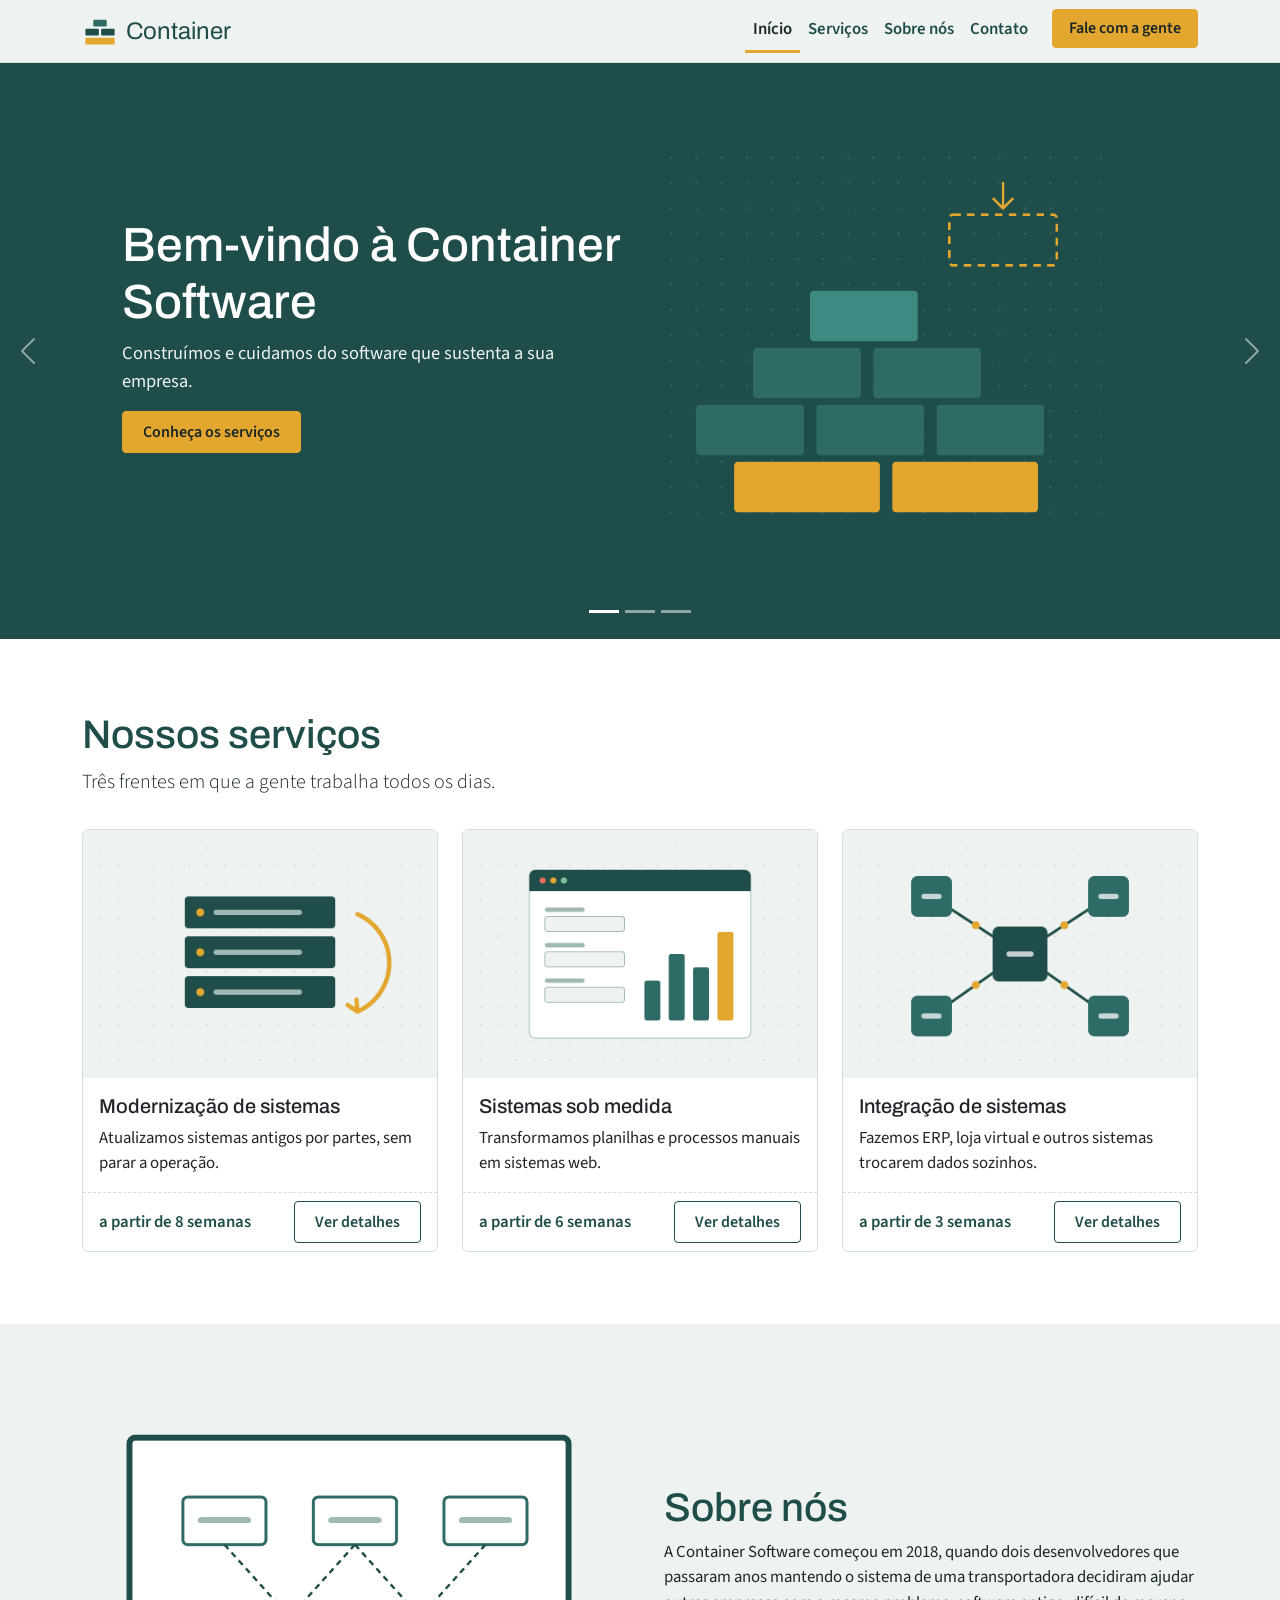
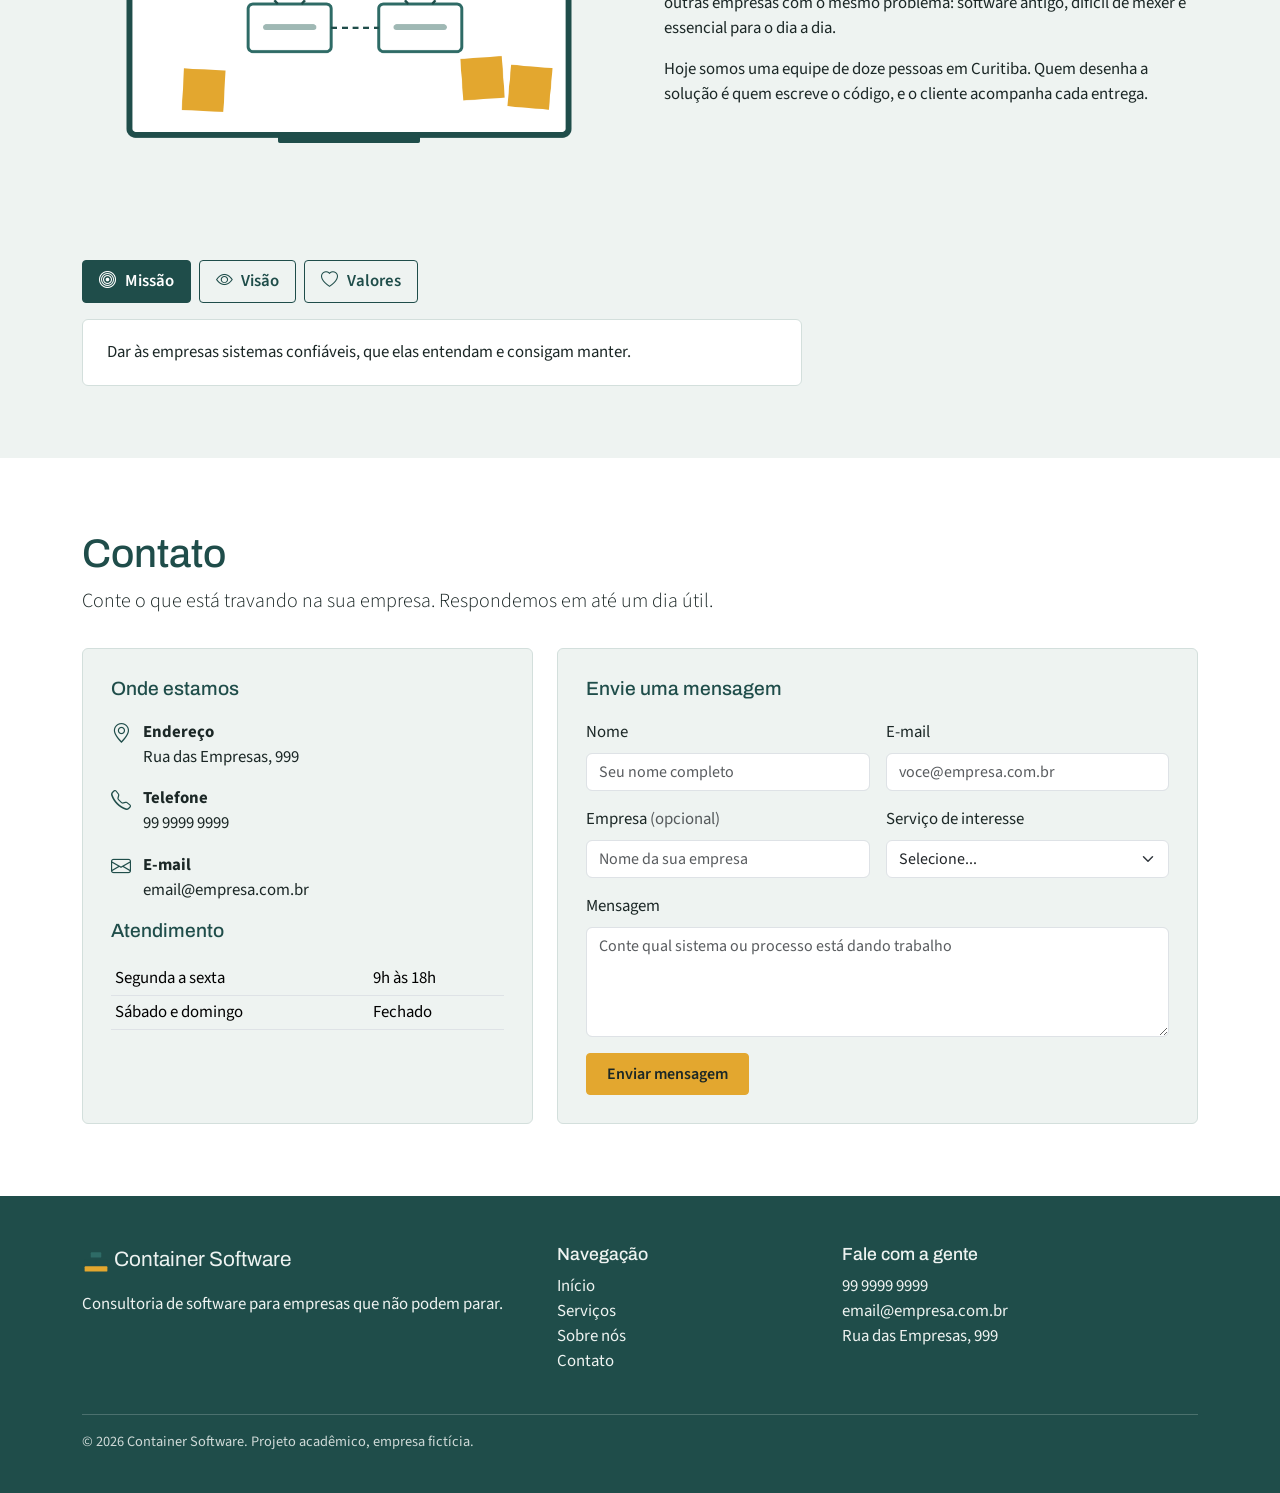
==== index.html @ 6b556767 "Site institucional da Container Software" ====
<!DOCTYPE html>
<html lang="pt-BR">
<head>
    <meta charset="UTF-8">
    <meta name="viewport" content="width=device-width, initial-scale=1.0">
    <meta name="description" content="Container Software: consultoria que moderniza sistemas antigos, cria sistemas sob medida e integra os sistemas da sua empresa.">
    <title>Container Software</title>
    <link rel="icon" href="img/favicon.svg" type="image/svg+xml">

    <link rel="preconnect" href="https://fonts.googleapis.com">
    <link rel="preconnect" href="https://fonts.gstatic.com" crossorigin>
    <link href="https://fonts.googleapis.com/css2?family=Archivo:wght@600;700&family=Source+Sans+3:wght@400;600&display=swap" rel="stylesheet">

    <link href="https://cdn.jsdelivr.net/npm/bootstrap@5.3.3/dist/css/bootstrap.min.css" rel="stylesheet">
    <link href="https://cdn.jsdelivr.net/npm/bootstrap-icons@1.11.3/font/bootstrap-icons.min.css" rel="stylesheet">

    <link href="css/style.css" rel="stylesheet">
</head>
<body data-bs-spy="scroll" data-bs-target="#menu" data-bs-offset="80">

    <header class="sticky-top">
        <nav class="navbar navbar-expand-lg">
            <div class="container">
                <a class="navbar-brand" href="#inicio">
                    <img src="img/logo.svg" alt="" width="36" height="36">
                    Container
                </a>
                <button class="navbar-toggler" type="button" data-bs-toggle="collapse" data-bs-target="#menu"
                    aria-controls="menu" aria-expanded="false" aria-label="Abrir menu">
                    <span class="navbar-toggler-icon"></span>
                </button>
                <div class="collapse navbar-collapse" id="menu">
                    <ul class="navbar-nav ms-auto">
                        <li class="nav-item"><a class="nav-link" href="#inicio">Início</a></li>
                        <li class="nav-item"><a class="nav-link" href="#servicos">Serviços</a></li>
                        <li class="nav-item"><a class="nav-link" href="#sobre">Sobre nós</a></li>
                        <li class="nav-item"><a class="nav-link" href="#contato">Contato</a></li>
                        <li class="nav-item ms-lg-3"><a class="btn btn-primary btn-menu" href="#contato">Fale com a gente</a></li>
                    </ul>
                </div>
            </div>
        </nav>
    </header>

    <main>

        <section id="inicio">
            <div id="carrossel" class="carousel slide" data-bs-ride="carousel">
                <div class="carousel-indicators">
                    <button type="button" data-bs-target="#carrossel" data-bs-slide-to="0" class="active" aria-current="true" aria-label="Slide 1"></button>
                    <button type="button" data-bs-target="#carrossel" data-bs-slide-to="1" aria-label="Slide 2"></button>
                    <button type="button" data-bs-target="#carrossel" data-bs-slide-to="2" aria-label="Slide 3"></button>
                </div>
                <div class="carousel-inner">
                    <div class="carousel-item active">
                        <div class="container">
                            <div class="row align-items-center slide">
                                <div class="col-lg-6 slide-texto">
                                    <h1>Bem-vindo à Container Software</h1>
                                    <p>Construímos e cuidamos do software que sustenta a sua empresa.</p>
                                    <a href="#servicos" class="btn btn-primary">Conheça os serviços</a>
                                </div>
                                <div class="col-lg-6">
                                    <img src="img/banner-inicio.png" class="slide-imagem" width="800" height="600" alt="Ilustração de contêineres sendo empilhados">
                                </div>
                            </div>
                        </div>
                    </div>
                    <div class="carousel-item">
                        <div class="container">
                            <div class="row align-items-center slide">
                                <div class="col-lg-6 slide-texto">
                                    <h2>Sistema antigo sem susto</h2>
                                    <p>Trocamos as peças aos poucos, com a empresa funcionando.</p>
                                </div>
                                <div class="col-lg-6">
                                    <img src="img/banner-modernizacao.png" class="slide-imagem" width="800" height="600" alt="Ilustração de um servidor antigo sendo trocado por blocos novos">
                                </div>
                            </div>
                        </div>
                    </div>
                    <div class="carousel-item">
                        <div class="container">
                            <div class="row align-items-center slide">
                                <div class="col-lg-6 slide-texto">
                                    <h2>Da planilha para o sistema</h2>
                                    <p>Controles manuais viram um sistema simples de usar.</p>
                                    <a href="#contato" class="btn btn-primary">Fale com a gente</a>
                                </div>
                                <div class="col-lg-6">
                                    <img src="img/banner-planilhas.png" class="slide-imagem" width="800" height="600" alt="Ilustração de uma planilha virando um sistema com gráfico">
                                </div>
                            </div>
                        </div>
                    </div>
                </div>
                <button class="carousel-control-prev" type="button" data-bs-target="#carrossel" data-bs-slide="prev">
                    <span class="carousel-control-prev-icon" aria-hidden="true"></span>
                    <span class="visually-hidden">Anterior</span>
                </button>
                <button class="carousel-control-next" type="button" data-bs-target="#carrossel" data-bs-slide="next">
                    <span class="carousel-control-next-icon" aria-hidden="true"></span>
                    <span class="visually-hidden">Próximo</span>
                </button>
            </div>

            <div id="servicos" class="container secao">
                <h2>Nossos serviços</h2>
                <p class="lead">Três frentes em que a gente trabalha todos os dias.</p>

                <div class="row g-4">
                    <div class="col-md-4">
                        <article class="card h-100">
                            <img src="img/servico-legado.png" class="card-img-top" loading="lazy" width="800" height="560" alt="Ilustração de servidores com seta de atualização">
                            <div class="card-body">
                                <h3 class="card-title">Modernização de sistemas</h3>
                                <p class="card-text">Atualizamos sistemas antigos por partes, sem parar a operação.</p>
                            </div>
                            <div class="card-footer">
                                <span class="prazo">a partir de 8 semanas</span>
                                <button type="button" class="btn btn-outline-primary btn-detalhes" data-servico="modernizacao">Ver detalhes</button>
                            </div>
                        </article>
                    </div>
                    <div class="col-md-4">
                        <article class="card h-100">
                            <img src="img/servico-sob-medida.png" class="card-img-top" loading="lazy" width="800" height="560" alt="Ilustração de uma janela de sistema com formulário e gráfico">
                            <div class="card-body">
                                <h3 class="card-title">Sistemas sob medida</h3>
                                <p class="card-text">Transformamos planilhas e processos manuais em sistemas web.</p>
                            </div>
                            <div class="card-footer">
                                <span class="prazo">a partir de 6 semanas</span>
                                <button type="button" class="btn btn-outline-primary btn-detalhes" data-servico="sobmedida">Ver detalhes</button>
                            </div>
                        </article>
                    </div>
                    <div class="col-md-4">
                        <article class="card h-100">
                            <img src="img/servico-integracoes.png" class="card-img-top" loading="lazy" width="800" height="560" alt="Ilustração de vários sistemas conectados entre si">
                            <div class="card-body">
                                <h3 class="card-title">Integração de sistemas</h3>
                                <p class="card-text">Fazemos ERP, loja virtual e outros sistemas trocarem dados sozinhos.</p>
                            </div>
                            <div class="card-footer">
                                <span class="prazo">a partir de 3 semanas</span>
                                <button type="button" class="btn btn-outline-primary btn-detalhes" data-servico="integracoes">Ver detalhes</button>
                            </div>
                        </article>
                    </div>
                </div>
            </div>
        </section>

        <section id="sobre" class="secao fundo-claro">
            <div class="container">
                <div class="row g-5 align-items-center">
                    <div class="col-lg-6">
                        <img src="img/sobre-quadro.png" class="img-fluid rounded" loading="lazy" width="900" height="700" alt="Ilustração de um quadro branco com o desenho da arquitetura de um sistema">
                    </div>
                    <div class="col-lg-6">
                        <h2>Sobre nós</h2>
                        <p>
                            A Container Software começou em 2018, quando dois desenvolvedores que passaram anos mantendo o
                            sistema de uma transportadora decidiram ajudar outras empresas com o mesmo problema:
                            software antigo, difícil de mexer e essencial para o dia a dia.
                        </p>
                        <p>
                            Hoje somos uma equipe de doze pessoas em Curitiba. Quem desenha a solução é quem escreve
                            o código, e o cliente acompanha cada entrega.
                        </p>
                    </div>
                </div>

                <div class="abas-sobre mt-5">
                    <ul class="nav nav-pills" id="abas" role="tablist">
                        <li class="nav-item" role="presentation">
                            <button class="nav-link active" id="aba-missao" data-bs-toggle="pill" data-bs-target="#painel-missao"
                                type="button" role="tab" aria-controls="painel-missao" aria-selected="true">
                                <i class="bi bi-bullseye" aria-hidden="true"></i> Missão
                            </button>
                        </li>
                        <li class="nav-item" role="presentation">
                            <button class="nav-link" id="aba-visao" data-bs-toggle="pill" data-bs-target="#painel-visao"
                                type="button" role="tab" aria-controls="painel-visao" aria-selected="false">
                                <i class="bi bi-eye" aria-hidden="true"></i> Visão
                            </button>
                        </li>
                        <li class="nav-item" role="presentation">
                            <button class="nav-link" id="aba-valores" data-bs-toggle="pill" data-bs-target="#painel-valores"
                                type="button" role="tab" aria-controls="painel-valores" aria-selected="false">
                                <i class="bi bi-heart" aria-hidden="true"></i> Valores
                            </button>
                        </li>
                    </ul>
                    <div class="tab-content">
                        <div class="tab-pane fade show active" id="painel-missao" role="tabpanel" aria-labelledby="aba-missao" tabindex="0">
                            <p>Dar às empresas sistemas confiáveis, que elas entendam e consigam manter.</p>
                        </div>
                        <div class="tab-pane fade" id="painel-visao" role="tabpanel" aria-labelledby="aba-visao" tabindex="0">
                            <p>Ser a consultoria que pequenas e médias empresas chamam quando o sistema não pode parar.</p>
                        </div>
                        <div class="tab-pane fade" id="painel-valores" role="tabpanel" aria-labelledby="aba-valores" tabindex="0">
                            <ul>
                                <li>Entregas pequenas e frequentes</li>
                                <li>Código e documentação ficam com o cliente</li>
                                <li>Explicar cada decisão sem jargão</li>
                            </ul>
                        </div>
                    </div>
                </div>
            </div>
        </section>

        <section id="contato" class="secao">
            <div class="container">
                <h2>Contato</h2>
                <p class="lead">Conte o que está travando na sua empresa. Respondemos em até um dia útil.</p>

                <div class="row g-4">
                    <div class="col-lg-5">
                        <div class="painel h-100">
                            <h3>Onde estamos</h3>
                            <address>
                                <p>
                                    <i class="bi bi-geo-alt" aria-hidden="true"></i>
                                    <span><strong>Endereço</strong><br>Rua das Empresas, 999</span>
                                </p>
                                <p>
                                    <i class="bi bi-telephone" aria-hidden="true"></i>
                                    <span><strong>Telefone</strong><br>99 9999 9999</span>
                                </p>
                                <p>
                                    <i class="bi bi-envelope" aria-hidden="true"></i>
                                    <span><strong>E-mail</strong><br>email@empresa.com.br</span>
                                </p>
                            </address>

                            <h3>Atendimento</h3>
                            <table class="table table-sm horario mb-0">
                                <tbody>
                                    <tr><th scope="row">Segunda a sexta</th><td>9h às 18h</td></tr>
                                    <tr><th scope="row">Sábado e domingo</th><td>Fechado</td></tr>
                                </tbody>
                            </table>
                        </div>
                    </div>

                    <div class="col-lg-7">
                        <div class="painel h-100">
                            <h3>Envie uma mensagem</h3>
                            <form id="form-contato" novalidate>
                                <div class="row g-3">
                                    <div class="col-md-6">
                                        <label for="nome" class="form-label">Nome</label>
                                        <input type="text" class="form-control" id="nome" name="nome" autocomplete="name" placeholder="Seu nome completo">
                                        <div class="invalid-feedback">Informe seu nome (mínimo 3 letras).</div>
                                    </div>
                                    <div class="col-md-6">
                                        <label for="email" class="form-label">E-mail</label>
                                        <input type="email" class="form-control" id="email" name="email" autocomplete="email" placeholder="voce@empresa.com.br">
                                        <div class="invalid-feedback">Informe um e-mail válido, como nome@empresa.com.</div>
                                    </div>
                                    <div class="col-md-6">
                                        <label for="empresa" class="form-label">Empresa <span class="text-muted">(opcional)</span></label>
                                        <input type="text" class="form-control" id="empresa" name="empresa" autocomplete="organization" placeholder="Nome da sua empresa">
                                    </div>
                                    <div class="col-md-6">
                                        <label for="assunto" class="form-label">Serviço de interesse</label>
                                        <select class="form-select" id="assunto" name="assunto">
                                            <option value="">Selecione...</option>
                                            <option value="modernizacao">Modernização de sistemas</option>
                                            <option value="sobmedida">Sistema sob medida</option>
                                            <option value="integracoes">Integração de sistemas</option>
                                            <option value="outro">Outro assunto</option>
                                        </select>
                                        <div class="invalid-feedback">Escolha um serviço.</div>
                                    </div>
                                    <div class="col-12">
                                        <label for="mensagem" class="form-label">Mensagem</label>
                                        <textarea class="form-control" id="mensagem" name="mensagem" rows="4" placeholder="Conte qual sistema ou processo está dando trabalho"></textarea>
                                        <div class="invalid-feedback">Escreva uma mensagem com pelo menos 10 caracteres.</div>
                                    </div>
                                    <div class="col-12">
                                        <button type="submit" class="btn btn-primary">Enviar mensagem</button>
                                    </div>
                                </div>
                            </form>
                        </div>
                    </div>
                </div>
            </div>
        </section>

    </main>

    <footer class="rodape">
        <div class="container">
            <div class="row g-4">
                <div class="col-md-5">
                    <p class="rodape-marca">
                        <img src="img/logo.svg" alt="" width="28" height="28"> Container Software
                    </p>
                    <p>Consultoria de software para empresas que não podem parar.</p>
                </div>
                <div class="col-6 col-md-3">
                    <h4>Navegação</h4>
                    <ul class="list-unstyled">
                        <li><a href="#inicio">Início</a></li>
                        <li><a href="#servicos">Serviços</a></li>
                        <li><a href="#sobre">Sobre nós</a></li>
                        <li><a href="#contato">Contato</a></li>
                    </ul>
                </div>
                <div class="col-6 col-md-4">
                    <h4>Fale com a gente</h4>
                    <ul class="list-unstyled">
                        <li>99 9999 9999</li>
                        <li>email@empresa.com.br</li>
                        <li>Rua das Empresas, 999</li>
                    </ul>
                </div>
            </div>
            <p class="copyright">© 2026 Container Software. Projeto acadêmico, empresa fictícia.</p>
        </div>
    </footer>

    <div class="modal fade" id="modal-servico" tabindex="-1" aria-labelledby="modal-servico-titulo" aria-hidden="true">
        <div class="modal-dialog modal-dialog-centered">
            <div class="modal-content">
                <div class="modal-header">
                    <h2 class="modal-title fs-5" id="modal-servico-titulo">Serviço</h2>
                    <button type="button" class="btn-close" data-bs-dismiss="modal" aria-label="Fechar"></button>
                </div>
                <div class="modal-body">
                    <p id="modal-servico-descricao"></p>
                    <p class="mb-1"><strong>O que você recebe:</strong></p>
                    <ul id="modal-servico-entregas"></ul>
                    <p class="prazo mb-0" id="modal-servico-prazo"></p>
                </div>
                <div class="modal-footer">
                    <button type="button" class="btn btn-outline-primary" data-bs-dismiss="modal">Fechar</button>
                </div>
            </div>
        </div>
    </div>

    <div class="modal fade" id="modal-enviado" tabindex="-1" aria-labelledby="modal-enviado-titulo" aria-hidden="true">
        <div class="modal-dialog modal-dialog-centered">
            <div class="modal-content">
                <div class="modal-header">
                    <h2 class="modal-title fs-5" id="modal-enviado-titulo">Mensagem enviada</h2>
                    <button type="button" class="btn-close" data-bs-dismiss="modal" aria-label="Fechar"></button>
                </div>
                <div class="modal-body">
                    <p id="texto-enviado" class="mb-0"></p>
                </div>
                <div class="modal-footer">
                    <button type="button" class="btn btn-primary" data-bs-dismiss="modal">Ok</button>
                </div>
            </div>
        </div>
    </div>

    <script src="https://cdn.jsdelivr.net/npm/bootstrap@5.3.3/dist/js/bootstrap.bundle.min.js"></script>
    <script src="js/script.js"></script>
</body>
</html>
---- css/style.css ----
:root {
    --cor-principal: #1F4D4A;
    --cor-secundaria: #EEF3F1;
    --cor-destaque: #E3A72F;
    --cor-destaque-escura: #C98E17;
    --cor-texto: #1B2726;
    --cor-borda: #D3DFDC;

    --fonte-titulo: "Archivo", Arial, sans-serif;
    --fonte-texto: "Source Sans 3", Arial, sans-serif;
}

html {
    scroll-padding-top: 72px;
}

body {
    font-family: var(--fonte-texto);
    font-size: 1.05rem;
    color: var(--cor-texto);
    background-color: #fff;
}

a {
    color: var(--cor-principal);
}

h1, h2, h3, h4 {
    font-family: var(--fonte-titulo);
    color: var(--cor-principal);
}

h2 {
    font-size: 2.5rem;
    margin-bottom: 0.5rem;
}

h3 {
    font-size: 1.3rem;
}

img {
    max-width: 100%;
    height: auto;
}

.btn {
    border-radius: 4px;
    font-weight: 600;
    padding: 0.5rem 1.25rem;
}

.btn-primary {
    background-color: var(--cor-destaque);
    border-color: var(--cor-destaque);
    color: var(--cor-texto);
}

.btn-primary:hover,
.btn-primary:focus,
.btn-primary:active,
.btn-primary.active {
    background-color: var(--cor-destaque-escura) !important;
    border-color: var(--cor-destaque-escura) !important;
    color: var(--cor-texto) !important;
}

.btn-outline-primary {
    border-color: var(--cor-principal);
    color: var(--cor-principal);
}

.btn-outline-primary:hover,
.btn-outline-primary:focus,
.btn-outline-primary:active {
    background-color: var(--cor-principal) !important;
    border-color: var(--cor-principal) !important;
    color: #fff !important;
}

.navbar {
    background-color: var(--cor-secundaria);
    border-bottom: 1px solid var(--cor-borda);
}

.navbar-brand {
    display: flex;
    align-items: center;
    gap: 0.5rem;
    font-family: var(--fonte-titulo);
    font-size: 1.5rem;
    color: var(--cor-principal);
}

.navbar .nav-link {
    color: var(--cor-principal);
    font-weight: 600;
}

.btn-menu {
    padding: 0.4rem 1rem;
}

.navbar .nav-link:hover {
    color: var(--cor-texto);
}

.navbar .nav-link.active {
    color: var(--cor-texto);
    border-bottom: 3px solid var(--cor-destaque);
}

.carousel {
    background-color: var(--cor-principal);
}

.carousel-control-prev,
.carousel-control-next {
    width: 3.5rem;
}

.slide {
    min-height: 480px;
    padding: 2.5rem 2.5rem 3.5rem;
}

.slide-texto h1,
.slide-texto h2 {
    color: #fff;
    font-size: 2.5rem;
}

.slide-texto h1 {
    font-size: 3rem;
}

.slide-texto p {
    color: var(--cor-secundaria);
    font-size: 1.15rem;
    max-width: 30rem;
}

.slide-imagem {
    width: 100%;
    height: auto;
    max-height: 380px;
    object-fit: contain;
}

.secao {
    padding-top: 4.5rem;
    padding-bottom: 4.5rem;
}

.fundo-claro {
    background-color: var(--cor-secundaria);
}

.lead {
    margin-bottom: 2rem;
}

.card {
    border: 1px solid var(--cor-borda);
    border-radius: 6px;
    overflow: hidden;
}

.card-title {
    font-size: 1.25rem;
}

.card-footer {
    display: flex;
    flex-wrap: wrap;
    gap: 0.5rem;
    justify-content: space-between;
    align-items: center;
    background-color: transparent;
    border-top: 1px dashed var(--cor-borda);
}

.prazo,
.card-footer .btn {
    white-space: nowrap;
}

.prazo {
    font-weight: 600;
    color: var(--cor-principal);
}

.abas-sobre .nav-pills {
    gap: 0.5rem;
    margin-bottom: 1rem;
}

.abas-sobre .nav-link {
    color: var(--cor-principal);
    font-weight: 600;
    border: 1px solid var(--cor-principal);
    border-radius: 4px;
}

.abas-sobre .nav-link .bi {
    margin-right: 0.35rem;
}

.abas-sobre .nav-link:hover {
    background-color: #fff;
}

.abas-sobre .nav-link.active {
    background-color: var(--cor-principal);
    color: #fff;
}

.abas-sobre .tab-content {
    background-color: #fff;
    border: 1px solid var(--cor-borda);
    border-radius: 6px;
    padding: 1.25rem 1.5rem;
    max-width: 720px;
}

.abas-sobre .tab-content p,
.abas-sobre .tab-content ul {
    margin-bottom: 0;
}

.painel {
    background-color: var(--cor-secundaria);
    border: 1px solid var(--cor-borda);
    border-radius: 6px;
    padding: 1.75rem;
}

.painel h3 {
    font-size: 1.2rem;
    margin-bottom: 1.25rem;
}

address p {
    display: flex;
    gap: 0.75rem;
}

address .bi {
    color: var(--cor-principal);
    font-size: 1.25rem;
}

.horario th,
.horario td {
    background-color: transparent;
}

.horario th {
    font-weight: 400;
}

.form-control:focus,
.form-select:focus {
    border-color: var(--cor-principal);
    box-shadow: 0 0 0 0.2rem rgba(31, 77, 74, 0.2);
}

.modal-header {
    background-color: var(--cor-secundaria);
}

.modal-title {
    font-family: var(--fonte-titulo);
    color: var(--cor-principal);
}

.rodape {
    background-color: var(--cor-principal);
    color: var(--cor-secundaria);
    padding: 3rem 0 1.5rem;
}

.rodape h4 {
    color: var(--cor-secundaria);
    font-size: 1.1rem;
}

.rodape a {
    color: var(--cor-secundaria);
    text-decoration: none;
}

.rodape a:hover {
    text-decoration: underline;
}

.rodape-marca {
    font-family: var(--fonte-titulo);
    font-size: 1.3rem;
}

.copyright {
    border-top: 1px solid rgba(238, 243, 241, 0.25);
    margin-top: 1.5rem;
    padding-top: 1rem;
    font-size: 0.9rem;
    opacity: 0.85;
}

@media (max-width: 991.98px) {
    .btn-menu {
        margin: 0.5rem 0;
    }

    .slide {
        min-height: 600px;
    }

    .slide-imagem {
        max-height: 240px;
        margin-top: 1.5rem;
    }
}

@media (max-width: 767.98px) {
    .carousel-control-prev,
    .carousel-control-next {
        display: none;
    }

    .slide {
        padding: 2rem 0 3rem;
    }

    .slide-texto h1 {
        font-size: 2.1rem;
    }

    .slide-texto h2 {
        font-size: 1.6rem;
    }

    .slide-texto p {
        font-size: 1rem;
    }

    .painel {
        padding: 1.25rem;
    }

    .secao {
        padding-top: 3rem;
        padding-bottom: 3rem;
    }

    h2 {
        font-size: 1.9rem;
    }
}
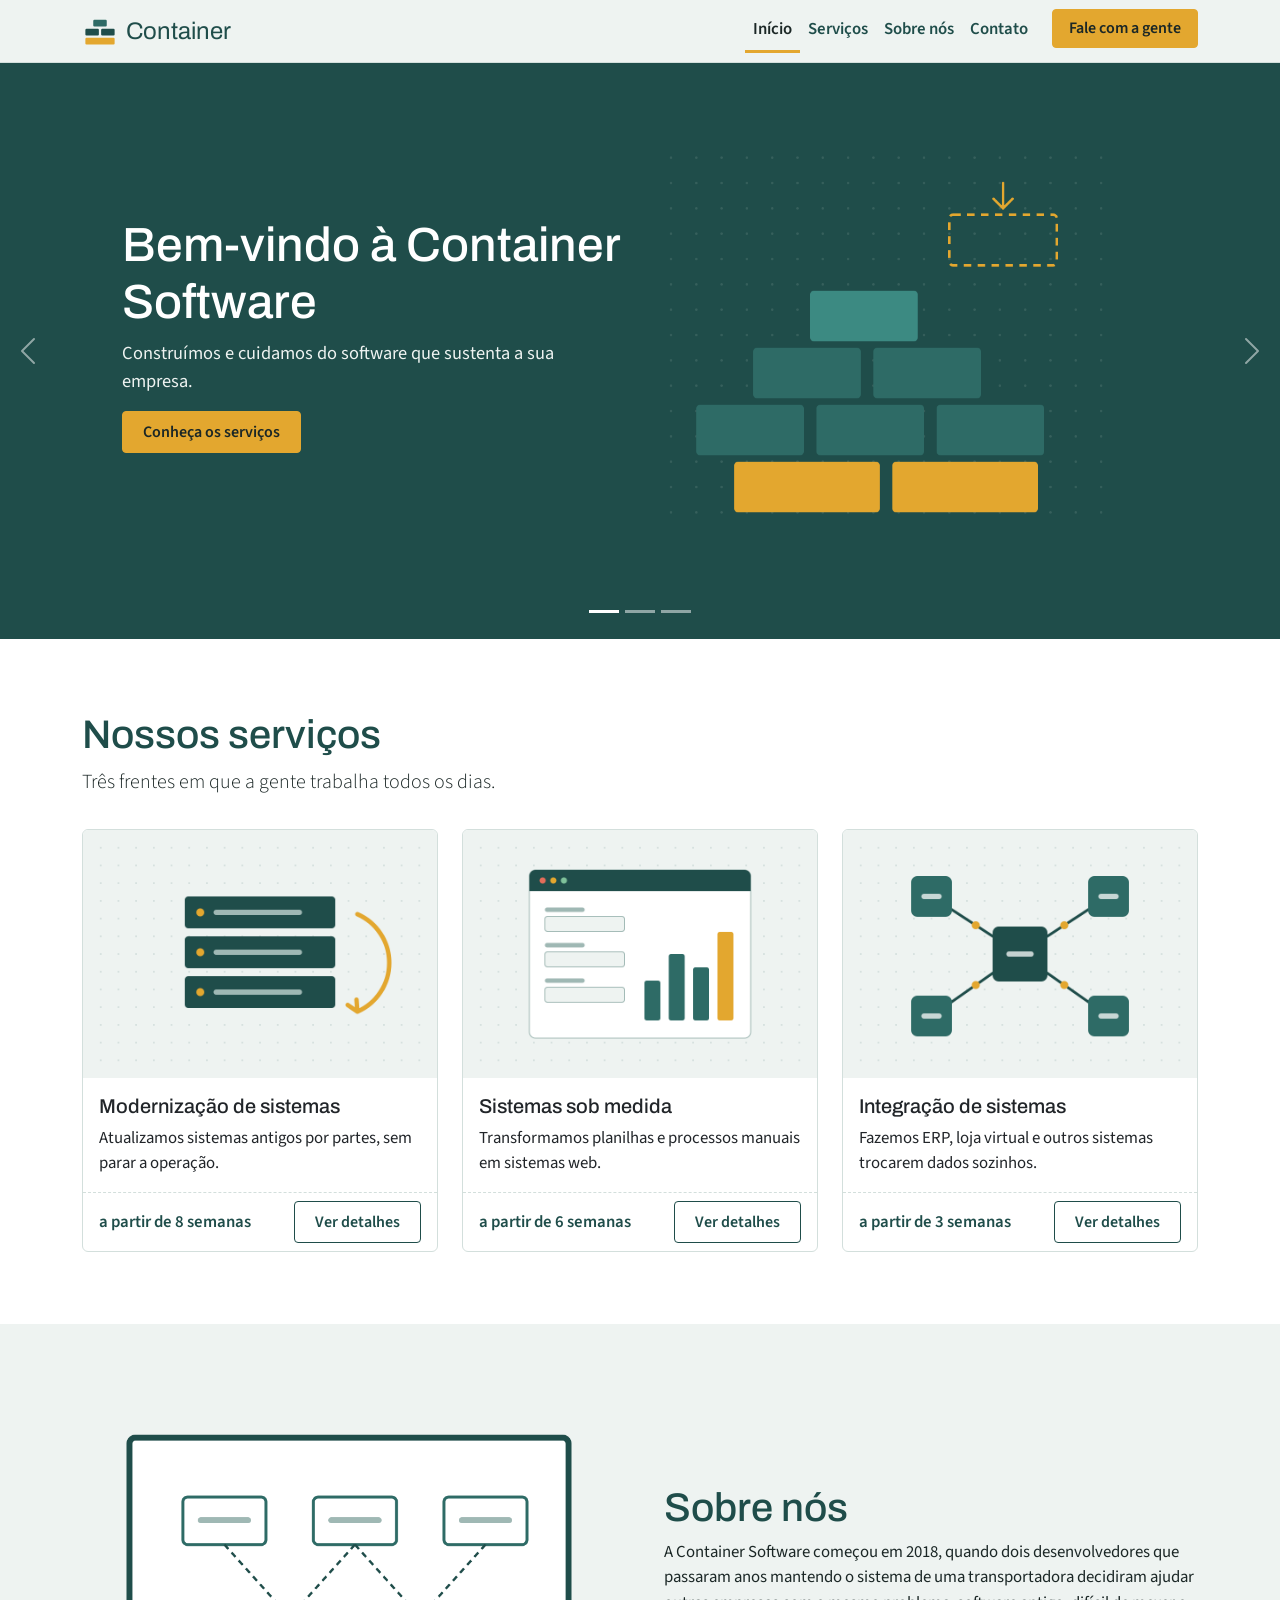
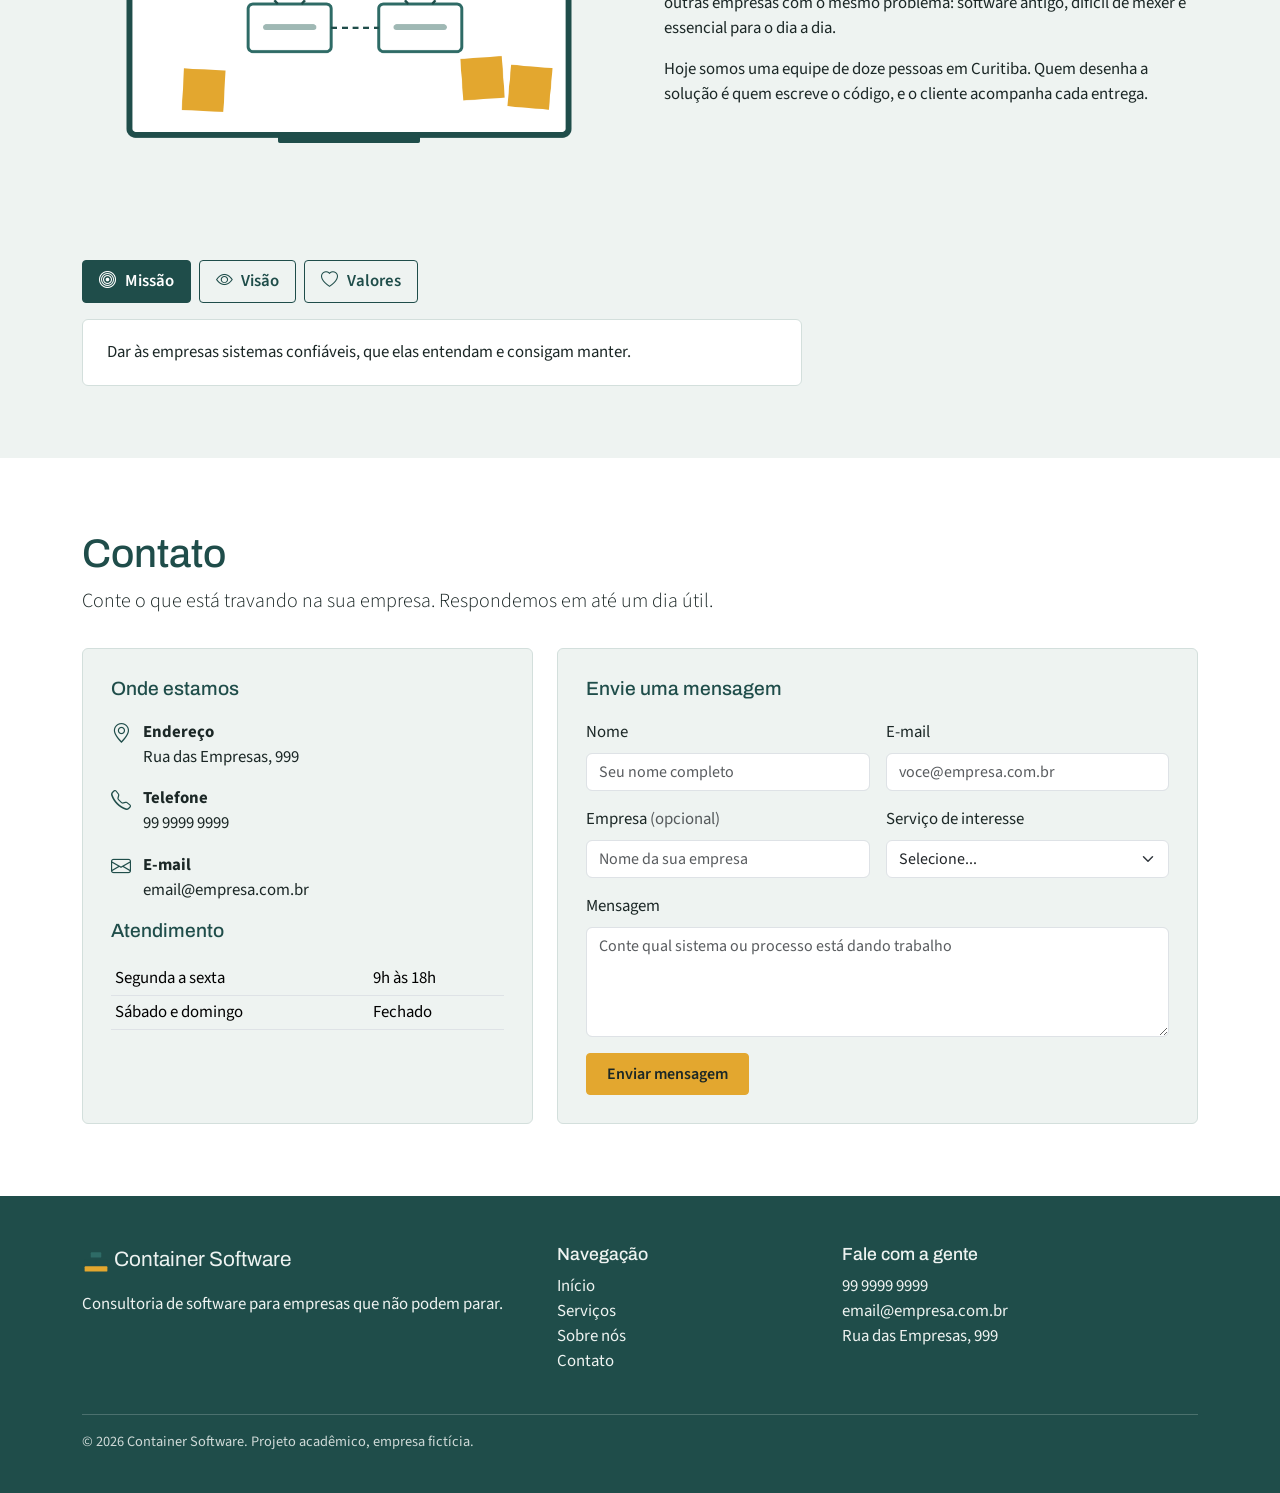
==== commit 8505f05b: "Melhora SEO: título, descrição, canonical e Open Graph" ====
--- a/index.html
+++ b/index.html
@@ -3,9 +3,22 @@
 <head>
     <meta charset="UTF-8">
     <meta name="viewport" content="width=device-width, initial-scale=1.0">
-    <meta name="description" content="Container Software: consultoria que moderniza sistemas antigos, cria sistemas sob medida e integra os sistemas da sua empresa.">
-    <title>Container Software</title>
+    <meta name="description" content="Consultoria de software em Curitiba: modernizamos sistemas antigos sem parar a operação, criamos sistemas sob medida e integramos ERP, e-commerce e financeiro.">
+    <title>Container Software | Consultoria de software em Curitiba</title>
+    <link rel="canonical" href="https://souluanf.github.io/ctn-software/">
     <link rel="icon" href="img/favicon.svg" type="image/svg+xml">
+
+    <meta property="og:type" content="website">
+    <meta property="og:locale" content="pt_BR">
+    <meta property="og:site_name" content="Container Software">
+    <meta property="og:title" content="Container Software | Consultoria de software em Curitiba">
+    <meta property="og:description" content="Consultoria de software em Curitiba: modernizamos sistemas antigos sem parar a operação, criamos sistemas sob medida e integramos ERP, e-commerce e financeiro.">
+    <meta property="og:url" content="https://souluanf.github.io/ctn-software/">
+    <meta property="og:image" content="https://souluanf.github.io/ctn-software/img/og-imagem.png">
+    <meta property="og:image:width" content="1200">
+    <meta property="og:image:height" content="630">
+    <meta property="og:image:alt" content="Logo da Container Software ao lado do texto Consultoria de software">
+    <meta name="twitter:card" content="summary_large_image">
 
     <link rel="preconnect" href="https://fonts.googleapis.com">
     <link rel="preconnect" href="https://fonts.gstatic.com" crossorigin>
@@ -329,7 +342,7 @@
         <div class="modal-dialog modal-dialog-centered">
             <div class="modal-content">
                 <div class="modal-header">
-                    <h2 class="modal-title fs-5" id="modal-servico-titulo">Serviço</h2>
+                    <h5 class="modal-title" id="modal-servico-titulo">Serviço</h5>
                     <button type="button" class="btn-close" data-bs-dismiss="modal" aria-label="Fechar"></button>
                 </div>
                 <div class="modal-body">
@@ -349,7 +362,7 @@
         <div class="modal-dialog modal-dialog-centered">
             <div class="modal-content">
                 <div class="modal-header">
-                    <h2 class="modal-title fs-5" id="modal-enviado-titulo">Mensagem enviada</h2>
+                    <h5 class="modal-title" id="modal-enviado-titulo">Mensagem enviada</h5>
                     <button type="button" class="btn-close" data-bs-dismiss="modal" aria-label="Fechar"></button>
                 </div>
                 <div class="modal-body">
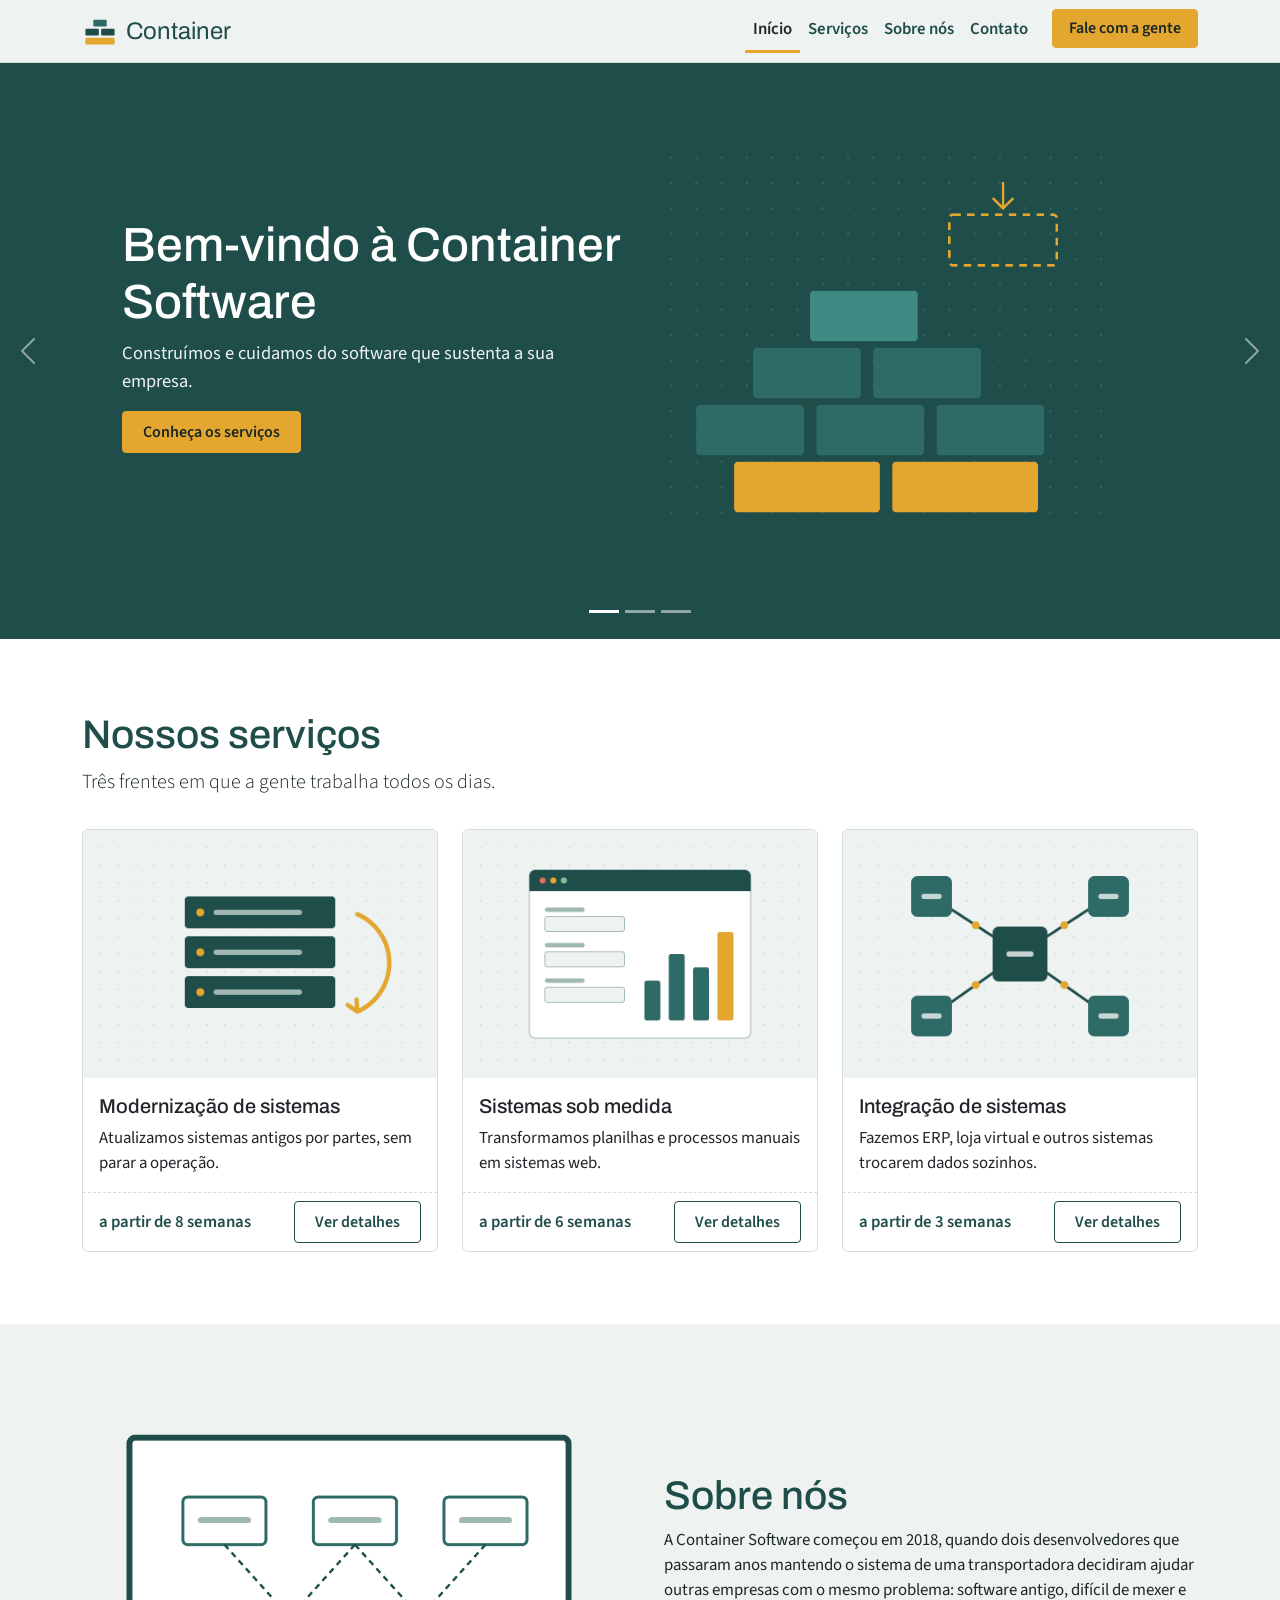
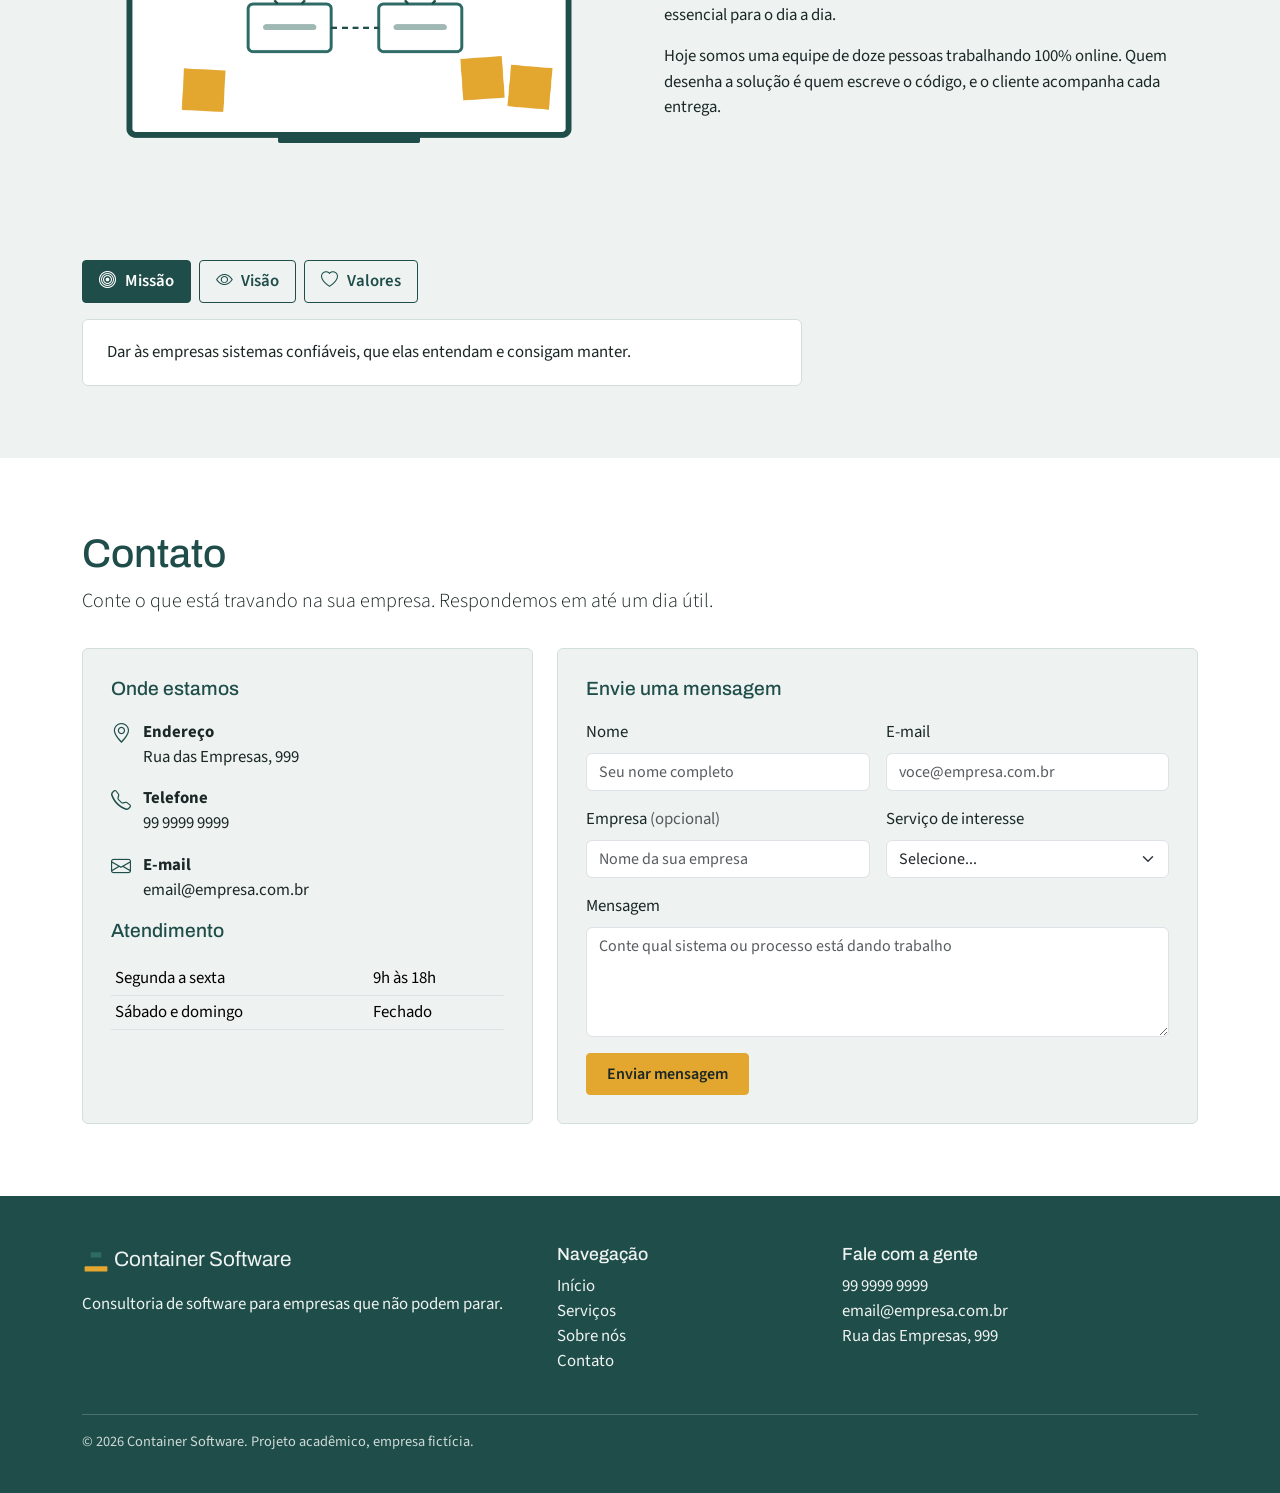
==== commit b8d1ffd4: "Troca Curitiba por atendimento online" ====
--- a/index.html
+++ b/index.html
@@ -3,16 +3,16 @@
 <head>
     <meta charset="UTF-8">
     <meta name="viewport" content="width=device-width, initial-scale=1.0">
-    <meta name="description" content="Consultoria de software em Curitiba: modernizamos sistemas antigos sem parar a operação, criamos sistemas sob medida e integramos ERP, e-commerce e financeiro.">
-    <title>Container Software | Consultoria de software em Curitiba</title>
+    <meta name="description" content="Consultoria de software online: modernizamos sistemas antigos sem parar a operação, criamos sistemas sob medida e integramos ERP, e-commerce e financeiro.">
+    <title>Container Software | Consultoria de software online</title>
     <link rel="canonical" href="https://souluanf.github.io/ctn-software/">
     <link rel="icon" href="img/favicon.svg" type="image/svg+xml">
 
     <meta property="og:type" content="website">
     <meta property="og:locale" content="pt_BR">
     <meta property="og:site_name" content="Container Software">
-    <meta property="og:title" content="Container Software | Consultoria de software em Curitiba">
-    <meta property="og:description" content="Consultoria de software em Curitiba: modernizamos sistemas antigos sem parar a operação, criamos sistemas sob medida e integramos ERP, e-commerce e financeiro.">
+    <meta property="og:title" content="Container Software | Consultoria de software online">
+    <meta property="og:description" content="Consultoria de software online: modernizamos sistemas antigos sem parar a operação, criamos sistemas sob medida e integramos ERP, e-commerce e financeiro.">
     <meta property="og:url" content="https://souluanf.github.io/ctn-software/">
     <meta property="og:image" content="https://souluanf.github.io/ctn-software/img/og-imagem.png">
     <meta property="og:image:width" content="1200">
@@ -179,7 +179,7 @@
                             software antigo, difícil de mexer e essencial para o dia a dia.
                         </p>
                         <p>
-                            Hoje somos uma equipe de doze pessoas em Curitiba. Quem desenha a solução é quem escreve
+                            Hoje somos uma equipe de doze pessoas trabalhando 100% online. Quem desenha a solução é quem escreve
                             o código, e o cliente acompanha cada entrega.
                         </p>
                     </div>
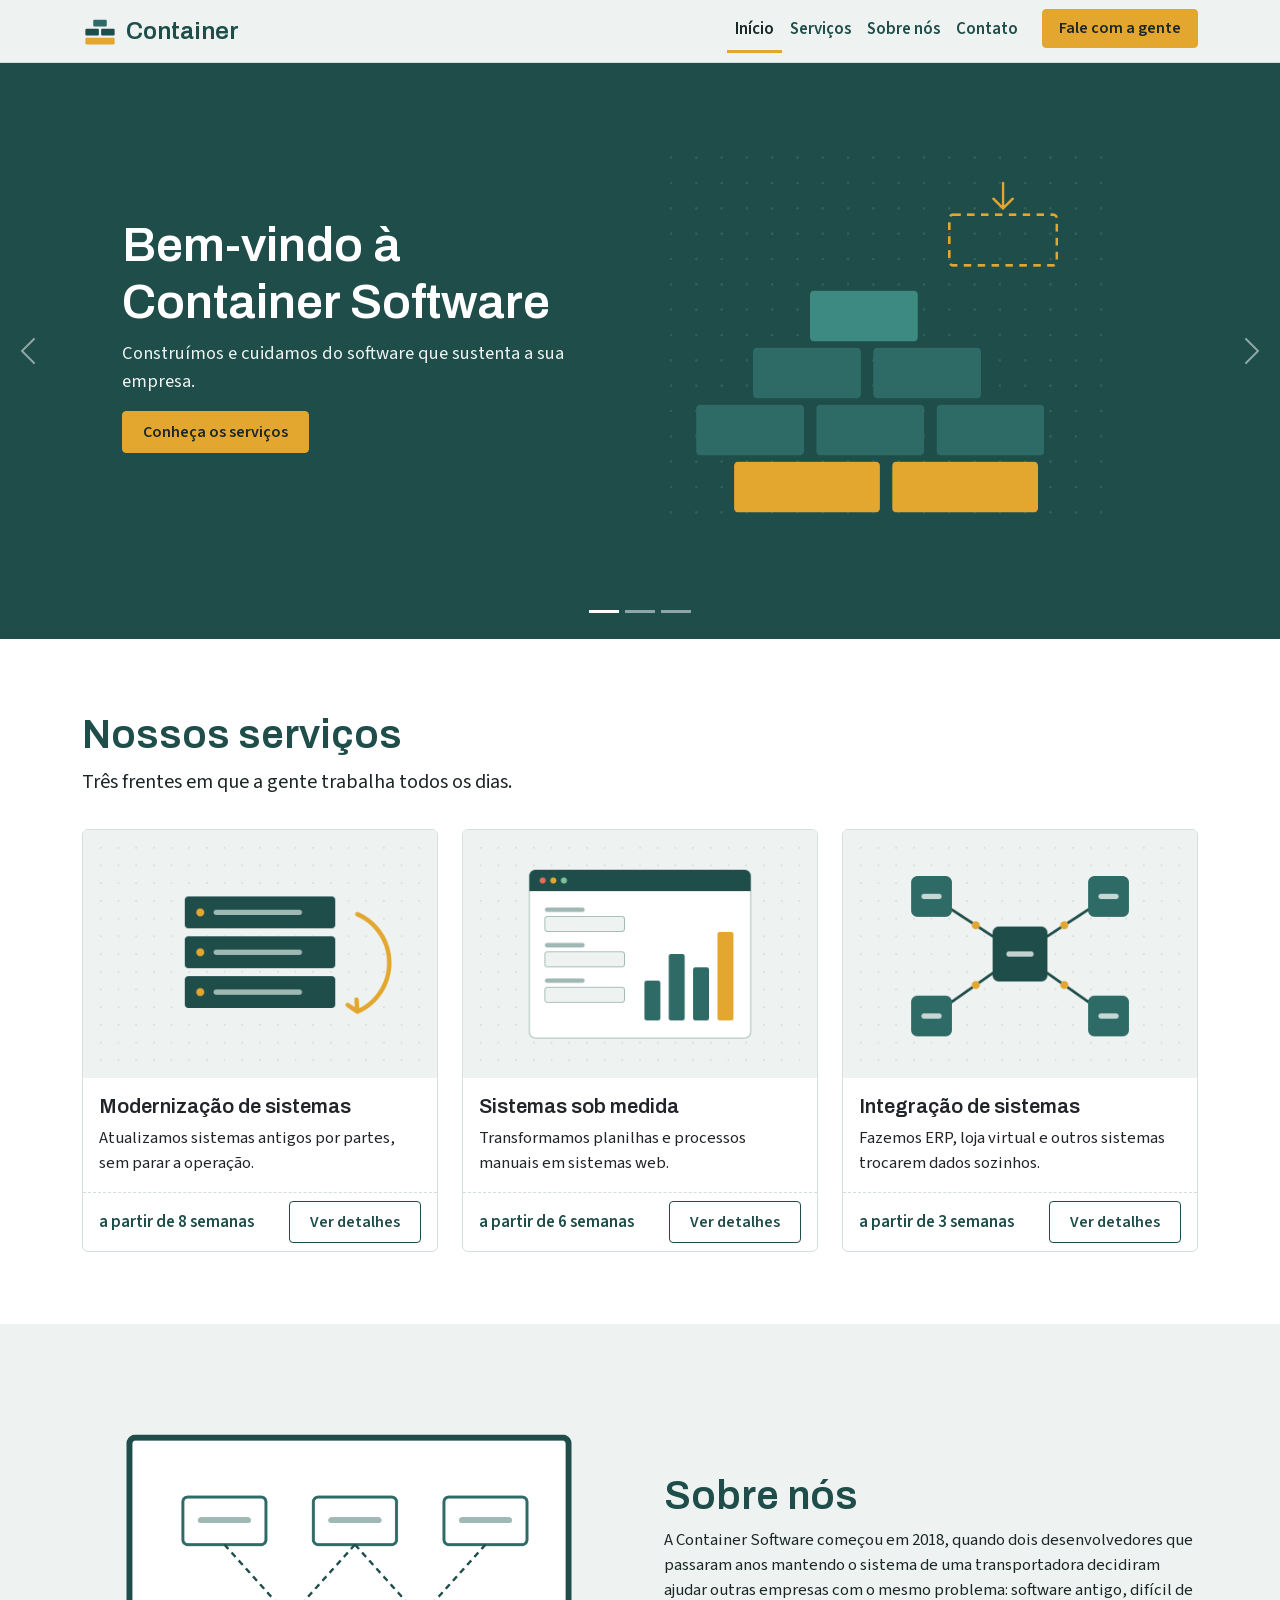
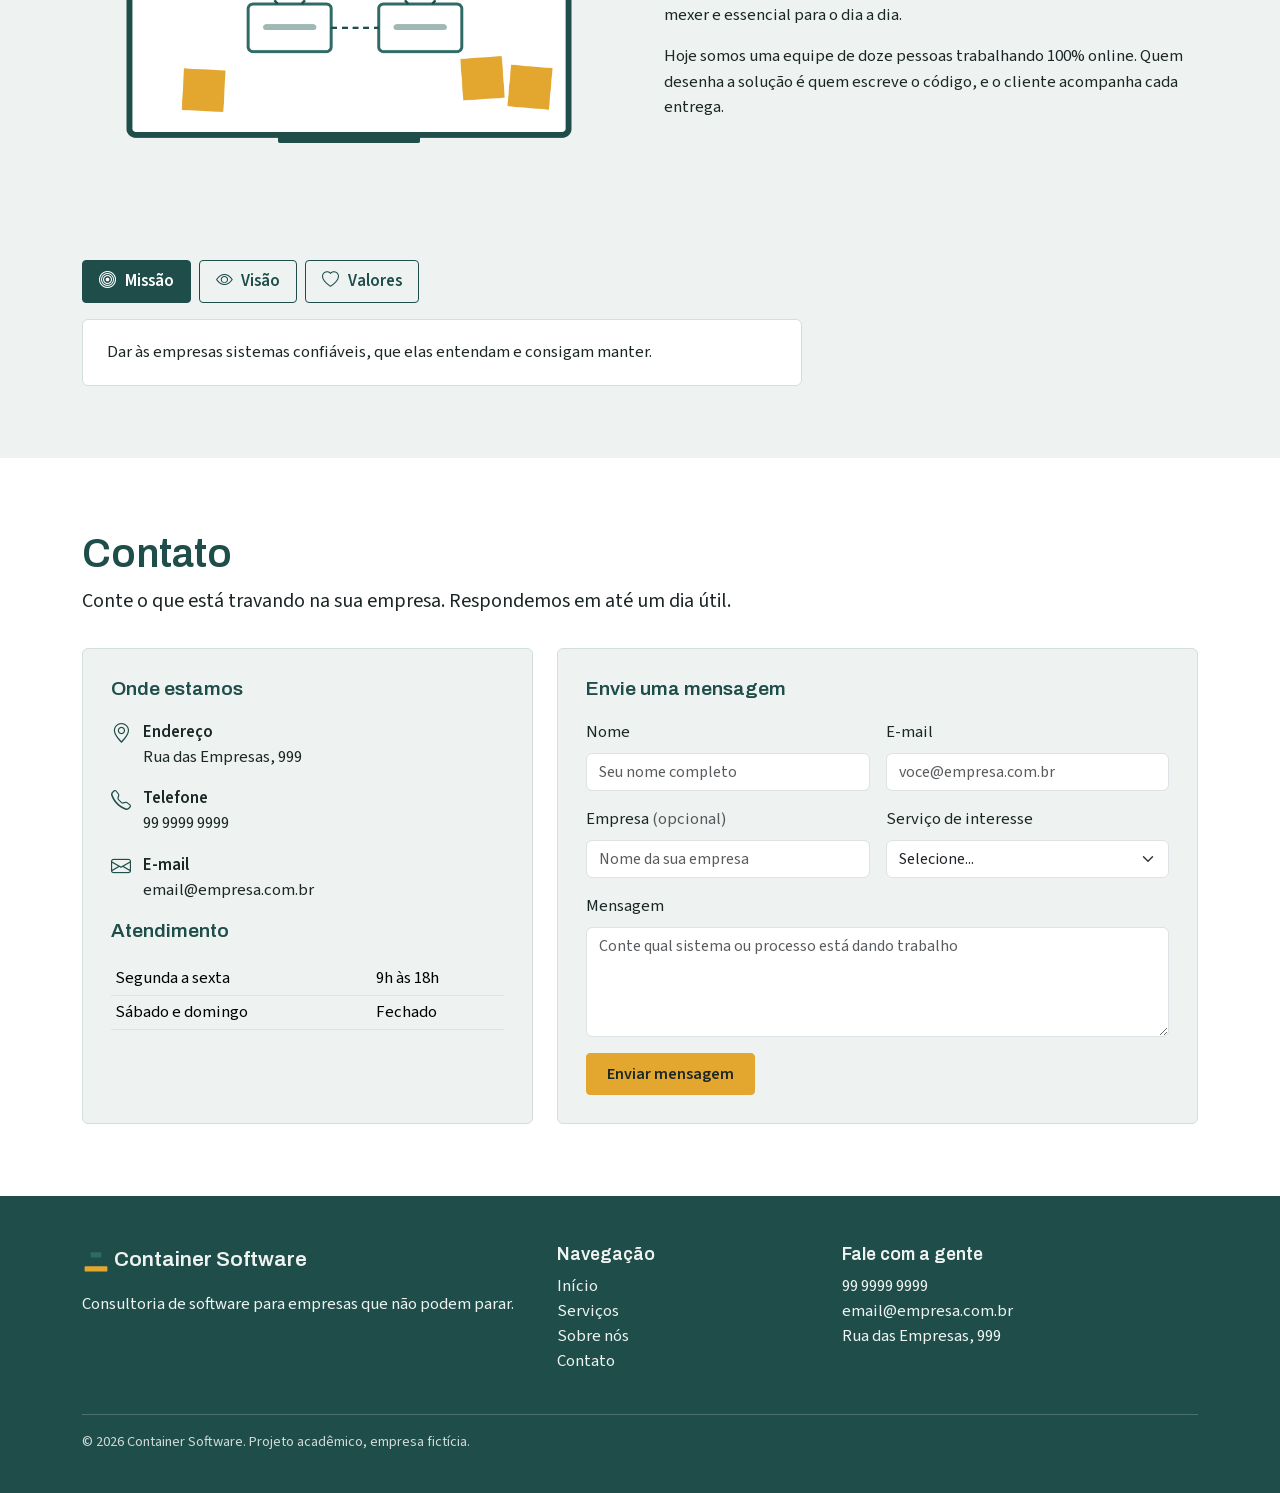
==== commit 595d33f5: "Organiza arquivos em assets/ e tira as dependências de CDN" ====
--- a/index.html
+++ b/index.html
@@ -6,7 +6,7 @@
     <meta name="description" content="Consultoria de software online: modernizamos sistemas antigos sem parar a operação, criamos sistemas sob medida e integramos ERP, e-commerce e financeiro.">
     <title>Container Software | Consultoria de software online</title>
     <link rel="canonical" href="https://souluanf.github.io/ctn-software/">
-    <link rel="icon" href="img/favicon.svg" type="image/svg+xml">
+    <link rel="icon" href="assets/img/favicon.svg" type="image/svg+xml">
 
     <meta property="og:type" content="website">
     <meta property="og:locale" content="pt_BR">
@@ -14,20 +14,16 @@
     <meta property="og:title" content="Container Software | Consultoria de software online">
     <meta property="og:description" content="Consultoria de software online: modernizamos sistemas antigos sem parar a operação, criamos sistemas sob medida e integramos ERP, e-commerce e financeiro.">
     <meta property="og:url" content="https://souluanf.github.io/ctn-software/">
-    <meta property="og:image" content="https://souluanf.github.io/ctn-software/img/og-imagem.png">
+    <meta property="og:image" content="https://souluanf.github.io/ctn-software/assets/img/og-imagem.png">
     <meta property="og:image:width" content="1200">
     <meta property="og:image:height" content="630">
     <meta property="og:image:alt" content="Logo da Container Software ao lado do texto Consultoria de software">
     <meta name="twitter:card" content="summary_large_image">
 
-    <link rel="preconnect" href="https://fonts.googleapis.com">
-    <link rel="preconnect" href="https://fonts.gstatic.com" crossorigin>
-    <link href="https://fonts.googleapis.com/css2?family=Archivo:wght@600;700&family=Source+Sans+3:wght@400;600&display=swap" rel="stylesheet">
-
-    <link href="https://cdn.jsdelivr.net/npm/bootstrap@5.3.3/dist/css/bootstrap.min.css" rel="stylesheet">
-    <link href="https://cdn.jsdelivr.net/npm/bootstrap-icons@1.11.3/font/bootstrap-icons.min.css" rel="stylesheet">
-
-    <link href="css/style.css" rel="stylesheet">
+    <link href="assets/fontes/fontes.css" rel="stylesheet">
+    <link href="assets/bootstrap/bootstrap.min.css" rel="stylesheet">
+    <link href="assets/bootstrap-icons/bootstrap-icons.min.css" rel="stylesheet">
+    <link href="assets/css/style.css" rel="stylesheet">
 </head>
 <body data-bs-spy="scroll" data-bs-target="#menu" data-bs-offset="80">
 
@@ -35,7 +31,7 @@
         <nav class="navbar navbar-expand-lg">
             <div class="container">
                 <a class="navbar-brand" href="#inicio">
-                    <img src="img/logo.svg" alt="" width="36" height="36">
+                    <img src="assets/img/logo.svg" alt="" width="36" height="36">
                     Container
                 </a>
                 <button class="navbar-toggler" type="button" data-bs-toggle="collapse" data-bs-target="#menu"
@@ -74,7 +70,7 @@
                                     <a href="#servicos" class="btn btn-primary">Conheça os serviços</a>
                                 </div>
                                 <div class="col-lg-6">
-                                    <img src="img/banner-inicio.png" class="slide-imagem" width="800" height="600" alt="Ilustração de contêineres sendo empilhados">
+                                    <img src="assets/img/banner-inicio.png" class="slide-imagem" width="800" height="600" alt="Ilustração de contêineres sendo empilhados">
                                 </div>
                             </div>
                         </div>
@@ -87,7 +83,7 @@
                                     <p>Trocamos as peças aos poucos, com a empresa funcionando.</p>
                                 </div>
                                 <div class="col-lg-6">
-                                    <img src="img/banner-modernizacao.png" class="slide-imagem" width="800" height="600" alt="Ilustração de um servidor antigo sendo trocado por blocos novos">
+                                    <img src="assets/img/banner-modernizacao.png" class="slide-imagem" width="800" height="600" alt="Ilustração de um servidor antigo sendo trocado por blocos novos">
                                 </div>
                             </div>
                         </div>
@@ -101,7 +97,7 @@
                                     <a href="#contato" class="btn btn-primary">Fale com a gente</a>
                                 </div>
                                 <div class="col-lg-6">
-                                    <img src="img/banner-planilhas.png" class="slide-imagem" width="800" height="600" alt="Ilustração de uma planilha virando um sistema com gráfico">
+                                    <img src="assets/img/banner-planilhas.png" class="slide-imagem" width="800" height="600" alt="Ilustração de uma planilha virando um sistema com gráfico">
                                 </div>
                             </div>
                         </div>
@@ -124,7 +120,7 @@
                 <div class="row g-4">
                     <div class="col-md-4">
                         <article class="card h-100">
-                            <img src="img/servico-legado.png" class="card-img-top" loading="lazy" width="800" height="560" alt="Ilustração de servidores com seta de atualização">
+                            <img src="assets/img/servico-legado.png" class="card-img-top" loading="lazy" width="800" height="560" alt="Ilustração de servidores com seta de atualização">
                             <div class="card-body">
                                 <h3 class="card-title">Modernização de sistemas</h3>
                                 <p class="card-text">Atualizamos sistemas antigos por partes, sem parar a operação.</p>
@@ -137,7 +133,7 @@
                     </div>
                     <div class="col-md-4">
                         <article class="card h-100">
-                            <img src="img/servico-sob-medida.png" class="card-img-top" loading="lazy" width="800" height="560" alt="Ilustração de uma janela de sistema com formulário e gráfico">
+                            <img src="assets/img/servico-sob-medida.png" class="card-img-top" loading="lazy" width="800" height="560" alt="Ilustração de uma janela de sistema com formulário e gráfico">
                             <div class="card-body">
                                 <h3 class="card-title">Sistemas sob medida</h3>
                                 <p class="card-text">Transformamos planilhas e processos manuais em sistemas web.</p>
@@ -150,7 +146,7 @@
                     </div>
                     <div class="col-md-4">
                         <article class="card h-100">
-                            <img src="img/servico-integracoes.png" class="card-img-top" loading="lazy" width="800" height="560" alt="Ilustração de vários sistemas conectados entre si">
+                            <img src="assets/img/servico-integracoes.png" class="card-img-top" loading="lazy" width="800" height="560" alt="Ilustração de vários sistemas conectados entre si">
                             <div class="card-body">
                                 <h3 class="card-title">Integração de sistemas</h3>
                                 <p class="card-text">Fazemos ERP, loja virtual e outros sistemas trocarem dados sozinhos.</p>
@@ -169,7 +165,7 @@
             <div class="container">
                 <div class="row g-5 align-items-center">
                     <div class="col-lg-6">
-                        <img src="img/sobre-quadro.png" class="img-fluid rounded" loading="lazy" width="900" height="700" alt="Ilustração de um quadro branco com o desenho da arquitetura de um sistema">
+                        <img src="assets/img/sobre-quadro.png" class="img-fluid rounded" loading="lazy" width="900" height="700" alt="Ilustração de um quadro branco com o desenho da arquitetura de um sistema">
                     </div>
                     <div class="col-lg-6">
                         <h2>Sobre nós</h2>
@@ -312,7 +308,7 @@
             <div class="row g-4">
                 <div class="col-md-5">
                     <p class="rodape-marca">
-                        <img src="img/logo.svg" alt="" width="28" height="28"> Container Software
+                        <img src="assets/img/logo.svg" alt="" width="28" height="28"> Container Software
                     </p>
                     <p>Consultoria de software para empresas que não podem parar.</p>
                 </div>
@@ -375,7 +371,7 @@
         </div>
     </div>
 
-    <script src="https://cdn.jsdelivr.net/npm/bootstrap@5.3.3/dist/js/bootstrap.bundle.min.js"></script>
-    <script src="js/script.js"></script>
+    <script src="assets/bootstrap/bootstrap.bundle.min.js"></script>
+    <script src="assets/js/script.js"></script>
 </body>
 </html>
--- a/assets/fontes/fontes.css
+++ b/assets/fontes/fontes.css
@@ -0,0 +1,17 @@
+@font-face {
+    font-family: "Archivo";
+    font-style: normal;
+    font-weight: 600 700;
+    font-display: swap;
+    src: url("archivo.woff2") format("woff2");
+    unicode-range: U+0000-00FF, U+0131, U+0152-0153, U+02BB-02BC, U+02C6, U+02DA, U+02DC, U+0304, U+0308, U+0329, U+2000-206F, U+20AC, U+2122, U+2191, U+2193, U+2212, U+2215, U+FEFF, U+FFFD;
+}
+
+@font-face {
+    font-family: "Source Sans 3";
+    font-style: normal;
+    font-weight: 400 600;
+    font-display: swap;
+    src: url("source-sans-3.woff2") format("woff2");
+    unicode-range: U+0000-00FF, U+0131, U+0152-0153, U+02BB-02BC, U+02C6, U+02DA, U+02DC, U+0304, U+0308, U+0329, U+2000-206F, U+20AC, U+2122, U+2191, U+2193, U+2212, U+2215, U+FEFF, U+FFFD;
+}
--- a/assets/css/style.css
+++ b/assets/css/style.css
@@ -0,0 +1,359 @@
+:root {
+    --cor-principal: #1F4D4A;
+    --cor-secundaria: #EEF3F1;
+    --cor-destaque: #E3A72F;
+    --cor-destaque-escura: #C98E17;
+    --cor-texto: #1B2726;
+    --cor-borda: #D3DFDC;
+
+    --fonte-titulo: "Archivo", Arial, sans-serif;
+    --fonte-texto: "Source Sans 3", Arial, sans-serif;
+}
+
+html {
+    scroll-padding-top: 72px;
+}
+
+body {
+    font-family: var(--fonte-texto);
+    font-size: 1.05rem;
+    color: var(--cor-texto);
+    background-color: #fff;
+}
+
+a {
+    color: var(--cor-principal);
+}
+
+h1, h2, h3, h4 {
+    font-family: var(--fonte-titulo);
+    color: var(--cor-principal);
+}
+
+h2 {
+    font-size: 2.5rem;
+    margin-bottom: 0.5rem;
+}
+
+h3 {
+    font-size: 1.3rem;
+}
+
+img {
+    max-width: 100%;
+    height: auto;
+}
+
+.btn {
+    border-radius: 4px;
+    font-weight: 600;
+    padding: 0.5rem 1.25rem;
+}
+
+.btn-primary {
+    background-color: var(--cor-destaque);
+    border-color: var(--cor-destaque);
+    color: var(--cor-texto);
+}
+
+.btn-primary:hover,
+.btn-primary:focus,
+.btn-primary:active,
+.btn-primary.active {
+    background-color: var(--cor-destaque-escura) !important;
+    border-color: var(--cor-destaque-escura) !important;
+    color: var(--cor-texto) !important;
+}
+
+.btn-outline-primary {
+    border-color: var(--cor-principal);
+    color: var(--cor-principal);
+}
+
+.btn-outline-primary:hover,
+.btn-outline-primary:focus,
+.btn-outline-primary:active {
+    background-color: var(--cor-principal) !important;
+    border-color: var(--cor-principal) !important;
+    color: #fff !important;
+}
+
+.navbar {
+    background-color: var(--cor-secundaria);
+    border-bottom: 1px solid var(--cor-borda);
+}
+
+.navbar-brand {
+    display: flex;
+    align-items: center;
+    gap: 0.5rem;
+    font-family: var(--fonte-titulo);
+    font-size: 1.5rem;
+    color: var(--cor-principal);
+}
+
+.navbar .nav-link {
+    color: var(--cor-principal);
+    font-weight: 600;
+}
+
+.btn-menu {
+    padding: 0.4rem 1rem;
+}
+
+.navbar .nav-link:hover {
+    color: var(--cor-texto);
+}
+
+.navbar .nav-link.active {
+    color: var(--cor-texto);
+    border-bottom: 3px solid var(--cor-destaque);
+}
+
+.carousel {
+    background-color: var(--cor-principal);
+}
+
+.carousel-control-prev,
+.carousel-control-next {
+    width: 3.5rem;
+}
+
+.slide {
+    min-height: 480px;
+    padding: 2.5rem 2.5rem 3.5rem;
+}
+
+.slide-texto h1,
+.slide-texto h2 {
+    color: #fff;
+    font-size: 2.5rem;
+}
+
+.slide-texto h1 {
+    font-size: 3rem;
+}
+
+.slide-texto p {
+    color: var(--cor-secundaria);
+    font-size: 1.15rem;
+    max-width: 30rem;
+}
+
+.slide-imagem {
+    width: 100%;
+    height: auto;
+    max-height: 380px;
+    object-fit: contain;
+}
+
+.secao {
+    padding-top: 4.5rem;
+    padding-bottom: 4.5rem;
+}
+
+.fundo-claro {
+    background-color: var(--cor-secundaria);
+}
+
+.lead {
+    margin-bottom: 2rem;
+}
+
+.card {
+    border: 1px solid var(--cor-borda);
+    border-radius: 6px;
+    overflow: hidden;
+}
+
+.card-title {
+    font-size: 1.25rem;
+}
+
+.card-footer {
+    display: flex;
+    flex-wrap: wrap;
+    gap: 0.5rem;
+    justify-content: space-between;
+    align-items: center;
+    background-color: transparent;
+    border-top: 1px dashed var(--cor-borda);
+}
+
+.prazo,
+.card-footer .btn {
+    white-space: nowrap;
+}
+
+.prazo {
+    font-weight: 600;
+    color: var(--cor-principal);
+}
+
+.abas-sobre .nav-pills {
+    gap: 0.5rem;
+    margin-bottom: 1rem;
+}
+
+.abas-sobre .nav-link {
+    color: var(--cor-principal);
+    font-weight: 600;
+    border: 1px solid var(--cor-principal);
+    border-radius: 4px;
+}
+
+.abas-sobre .nav-link .bi {
+    margin-right: 0.35rem;
+}
+
+.abas-sobre .nav-link:hover {
+    background-color: #fff;
+}
+
+.abas-sobre .nav-link.active {
+    background-color: var(--cor-principal);
+    color: #fff;
+}
+
+.abas-sobre .tab-content {
+    background-color: #fff;
+    border: 1px solid var(--cor-borda);
+    border-radius: 6px;
+    padding: 1.25rem 1.5rem;
+    max-width: 720px;
+}
+
+.abas-sobre .tab-content p,
+.abas-sobre .tab-content ul {
+    margin-bottom: 0;
+}
+
+.painel {
+    background-color: var(--cor-secundaria);
+    border: 1px solid var(--cor-borda);
+    border-radius: 6px;
+    padding: 1.75rem;
+}
+
+.painel h3 {
+    font-size: 1.2rem;
+    margin-bottom: 1.25rem;
+}
+
+address p {
+    display: flex;
+    gap: 0.75rem;
+}
+
+address .bi {
+    color: var(--cor-principal);
+    font-size: 1.25rem;
+}
+
+.horario th,
+.horario td {
+    background-color: transparent;
+}
+
+.horario th {
+    font-weight: 400;
+}
+
+.form-control:focus,
+.form-select:focus {
+    border-color: var(--cor-principal);
+    box-shadow: 0 0 0 0.2rem rgba(31, 77, 74, 0.2);
+}
+
+.modal-header {
+    background-color: var(--cor-secundaria);
+}
+
+.modal-title {
+    font-family: var(--fonte-titulo);
+    color: var(--cor-principal);
+}
+
+.rodape {
+    background-color: var(--cor-principal);
+    color: var(--cor-secundaria);
+    padding: 3rem 0 1.5rem;
+}
+
+.rodape h4 {
+    color: var(--cor-secundaria);
+    font-size: 1.1rem;
+}
+
+.rodape a {
+    color: var(--cor-secundaria);
+    text-decoration: none;
+}
+
+.rodape a:hover {
+    text-decoration: underline;
+}
+
+.rodape-marca {
+    font-family: var(--fonte-titulo);
+    font-size: 1.3rem;
+}
+
+.copyright {
+    border-top: 1px solid rgba(238, 243, 241, 0.25);
+    margin-top: 1.5rem;
+    padding-top: 1rem;
+    font-size: 0.9rem;
+    opacity: 0.85;
+}
+
+@media (max-width: 991.98px) {
+    .btn-menu {
+        margin: 0.5rem 0;
+    }
+
+    .slide {
+        min-height: 600px;
+    }
+
+    .slide-imagem {
+        max-height: 240px;
+        margin-top: 1.5rem;
+    }
+}
+
+@media (max-width: 767.98px) {
+    .carousel-control-prev,
+    .carousel-control-next {
+        display: none;
+    }
+
+    .slide {
+        padding: 2rem 0 3rem;
+    }
+
+    .slide-texto h1 {
+        font-size: 2.1rem;
+    }
+
+    .slide-texto h2 {
+        font-size: 1.6rem;
+    }
+
+    .slide-texto p {
+        font-size: 1rem;
+    }
+
+    .painel {
+        padding: 1.25rem;
+    }
+
+    .secao {
+        padding-top: 3rem;
+        padding-bottom: 3rem;
+    }
+
+    h2 {
+        font-size: 1.9rem;
+    }
+}
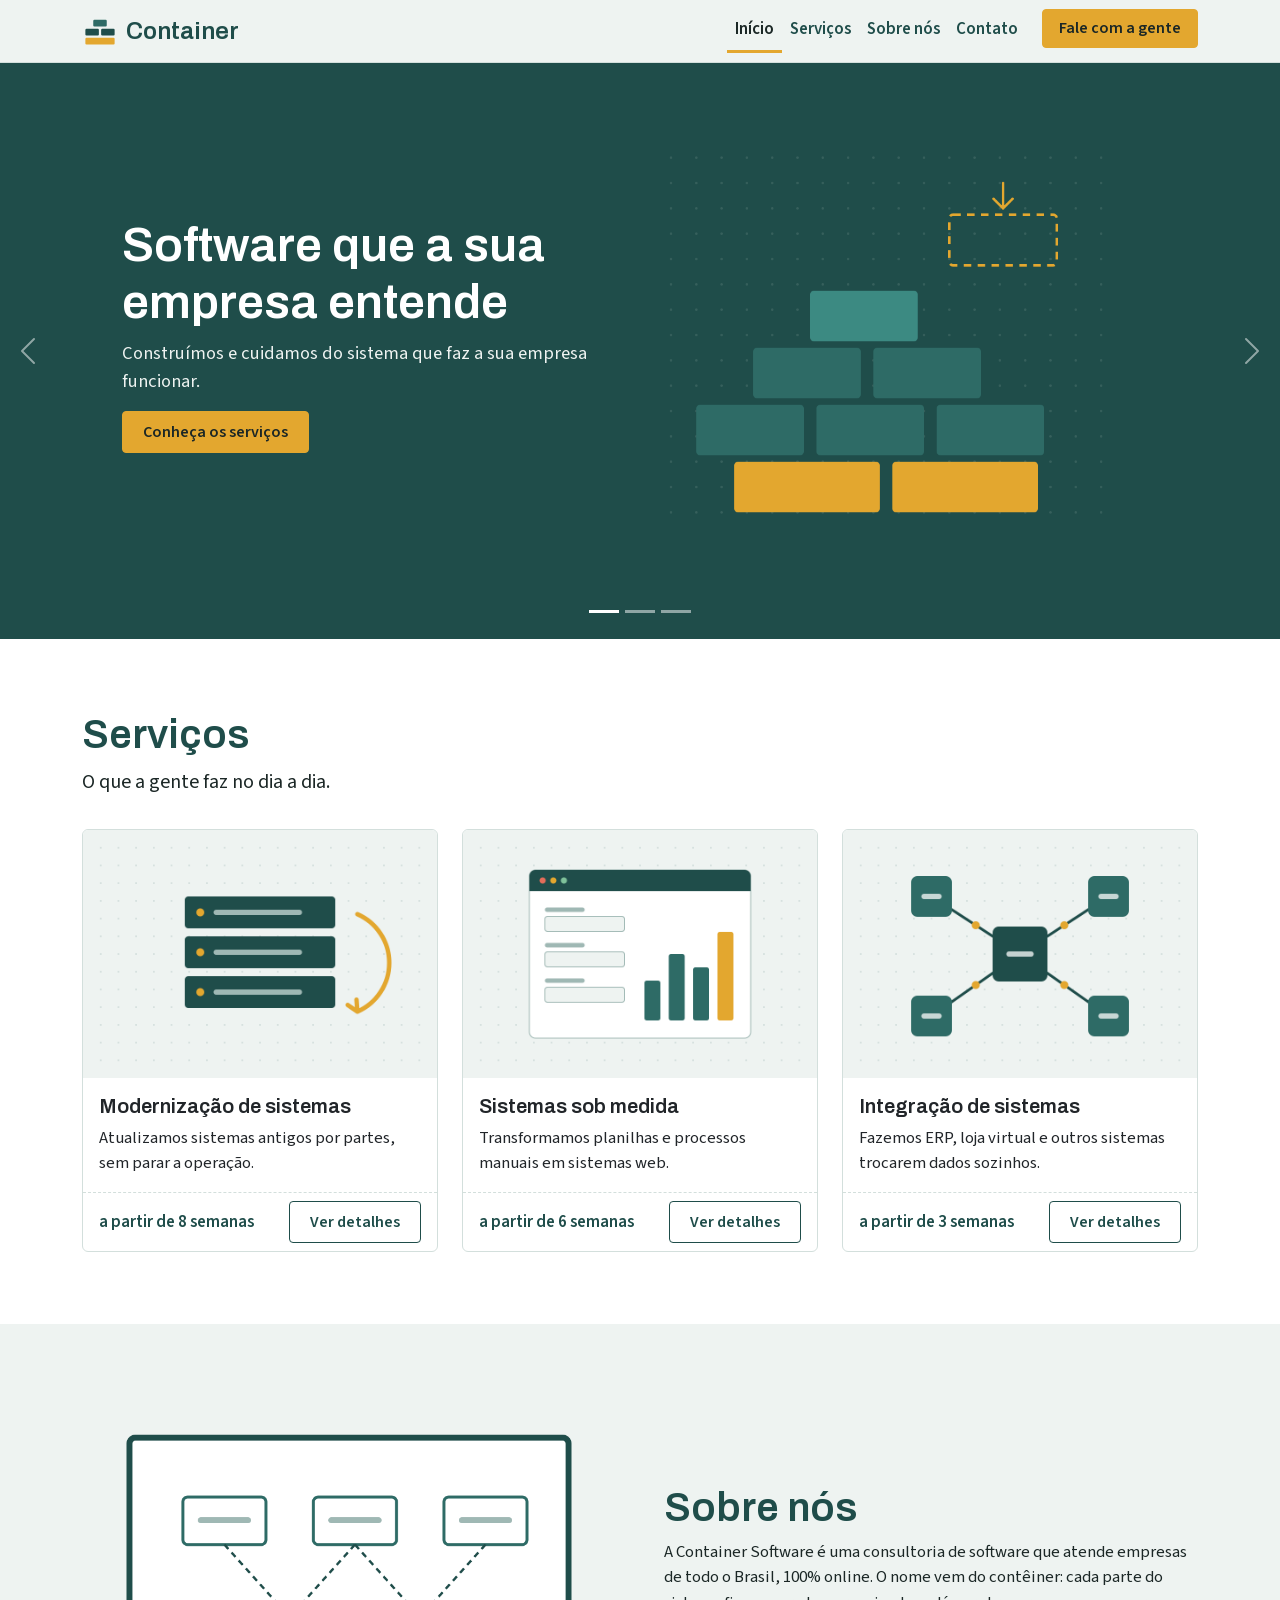
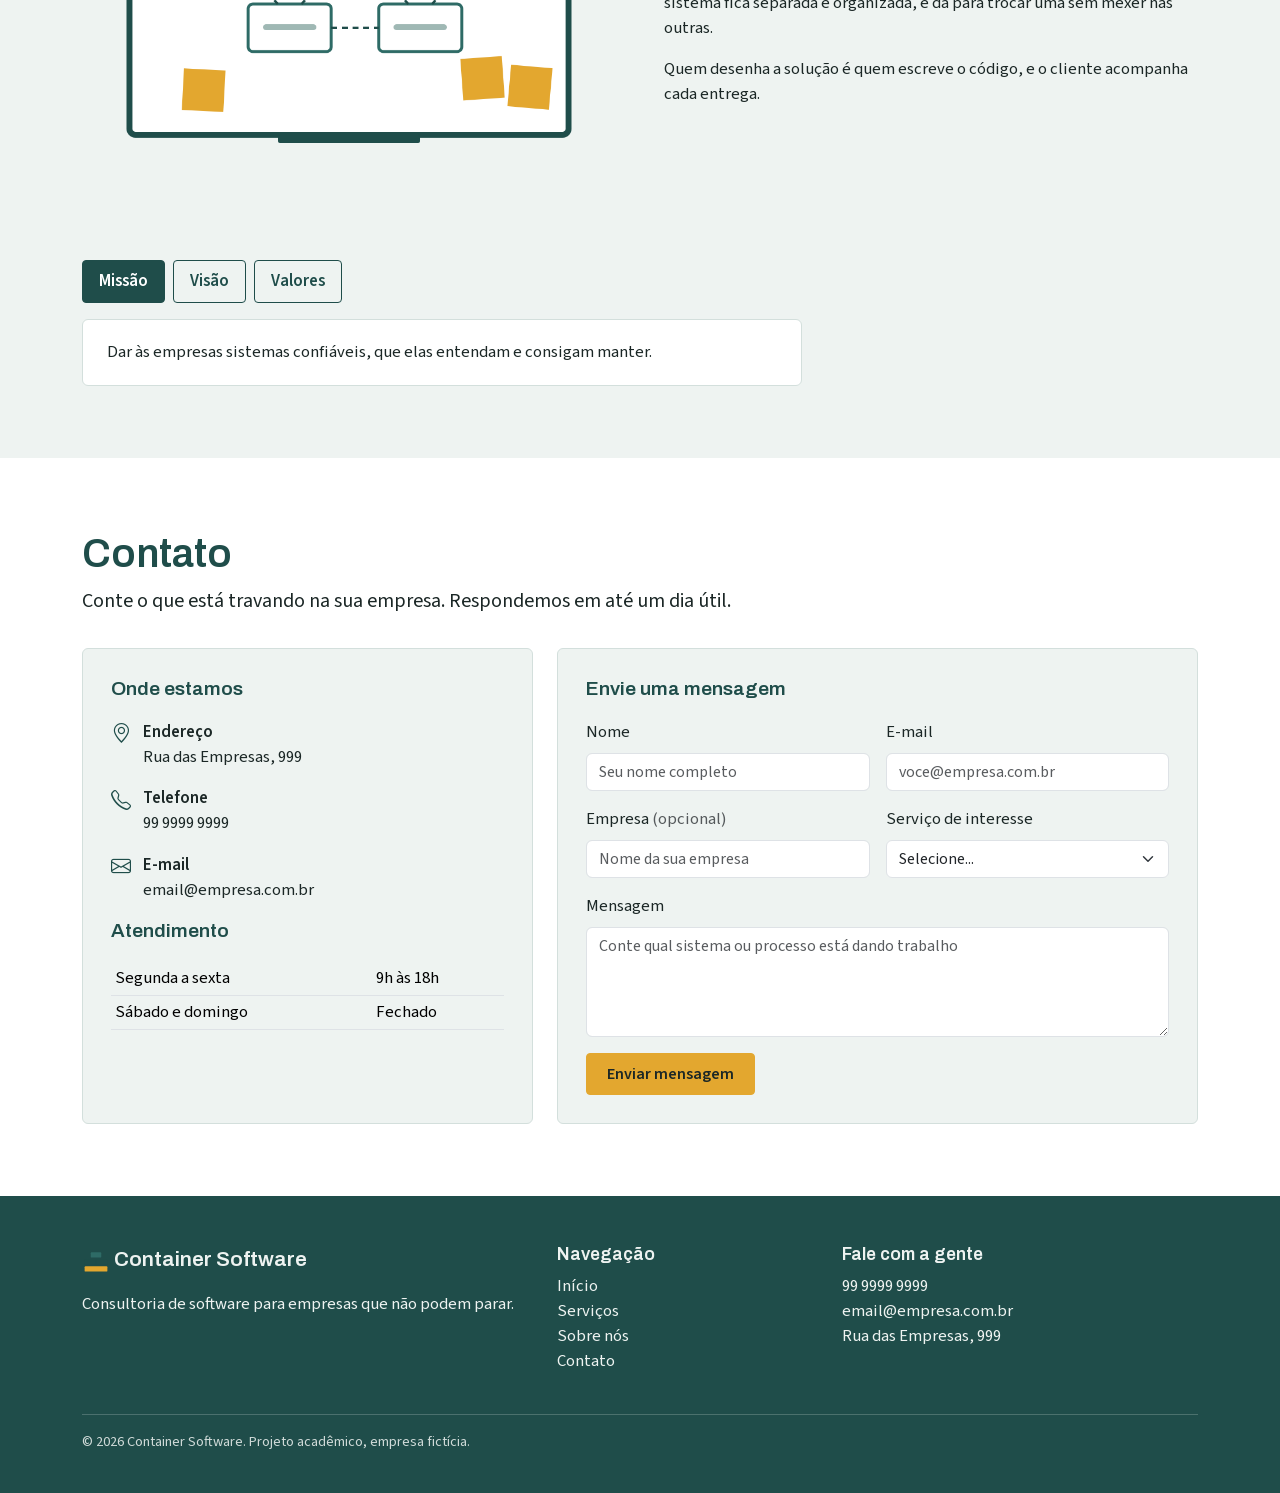
==== commit 955caf13: "Troca a descrição em docs/ por README.md e README.pdf e revisa os textos do site - README.md e READM" ====
--- a/index.html
+++ b/index.html
@@ -65,8 +65,8 @@
                         <div class="container">
                             <div class="row align-items-center slide">
                                 <div class="col-lg-6 slide-texto">
-                                    <h1>Bem-vindo à Container Software</h1>
-                                    <p>Construímos e cuidamos do software que sustenta a sua empresa.</p>
+                                    <h1>Software que a sua empresa entende</h1>
+                                    <p>Construímos e cuidamos do sistema que faz a sua empresa funcionar.</p>
                                     <a href="#servicos" class="btn btn-primary">Conheça os serviços</a>
                                 </div>
                                 <div class="col-lg-6">
@@ -114,8 +114,8 @@
             </div>
 
             <div id="servicos" class="container secao">
-                <h2>Nossos serviços</h2>
-                <p class="lead">Três frentes em que a gente trabalha todos os dias.</p>
+                <h2>Serviços</h2>
+                <p class="lead">O que a gente faz no dia a dia.</p>
 
                 <div class="row g-4">
                     <div class="col-md-4">
@@ -170,13 +170,12 @@
                     <div class="col-lg-6">
                         <h2>Sobre nós</h2>
                         <p>
-                            A Container Software começou em 2018, quando dois desenvolvedores que passaram anos mantendo o
-                            sistema de uma transportadora decidiram ajudar outras empresas com o mesmo problema:
-                            software antigo, difícil de mexer e essencial para o dia a dia.
+                            A Container Software é uma consultoria de software que atende empresas de todo o Brasil, 100% online.
+                            O nome vem do contêiner: cada parte do sistema fica separada e organizada, e dá para trocar uma
+                            sem mexer nas outras.
                         </p>
                         <p>
-                            Hoje somos uma equipe de doze pessoas trabalhando 100% online. Quem desenha a solução é quem escreve
-                            o código, e o cliente acompanha cada entrega.
+                            Quem desenha a solução é quem escreve o código, e o cliente acompanha cada entrega.
                         </p>
                     </div>
                 </div>
@@ -186,19 +185,19 @@
                         <li class="nav-item" role="presentation">
                             <button class="nav-link active" id="aba-missao" data-bs-toggle="pill" data-bs-target="#painel-missao"
                                 type="button" role="tab" aria-controls="painel-missao" aria-selected="true">
-                                <i class="bi bi-bullseye" aria-hidden="true"></i> Missão
+                                Missão
                             </button>
                         </li>
                         <li class="nav-item" role="presentation">
                             <button class="nav-link" id="aba-visao" data-bs-toggle="pill" data-bs-target="#painel-visao"
                                 type="button" role="tab" aria-controls="painel-visao" aria-selected="false">
-                                <i class="bi bi-eye" aria-hidden="true"></i> Visão
+                                Visão
                             </button>
                         </li>
                         <li class="nav-item" role="presentation">
                             <button class="nav-link" id="aba-valores" data-bs-toggle="pill" data-bs-target="#painel-valores"
                                 type="button" role="tab" aria-controls="painel-valores" aria-selected="false">
-                                <i class="bi bi-heart" aria-hidden="true"></i> Valores
+                                Valores
                             </button>
                         </li>
                     </ul>
--- a/assets/css/style.css
+++ b/assets/css/style.css
@@ -6,6 +6,9 @@
     --cor-texto: #1B2726;
     --cor-borda: #D3DFDC;
 
+    --bs-form-invalid-color: #A52834;
+    --bs-form-invalid-border-color: #A52834;
+
     --fonte-titulo: "Archivo", Arial, sans-serif;
     --fonte-texto: "Source Sans 3", Arial, sans-serif;
 }
@@ -23,6 +26,21 @@
 
 a {
     color: var(--cor-principal);
+}
+
+::selection {
+    background-color: var(--cor-destaque);
+    color: var(--cor-texto);
+}
+
+:focus-visible:not(.form-control, .form-select) {
+    outline: 3px solid var(--cor-destaque);
+    outline-offset: 2px;
+}
+
+input,
+textarea {
+    caret-color: var(--cor-principal);
 }
 
 h1, h2, h3, h4 {
@@ -202,10 +220,6 @@
     border-radius: 4px;
 }
 
-.abas-sobre .nav-link .bi {
-    margin-right: 0.35rem;
-}
-
 .abas-sobre .nav-link:hover {
     background-color: #fff;
 }
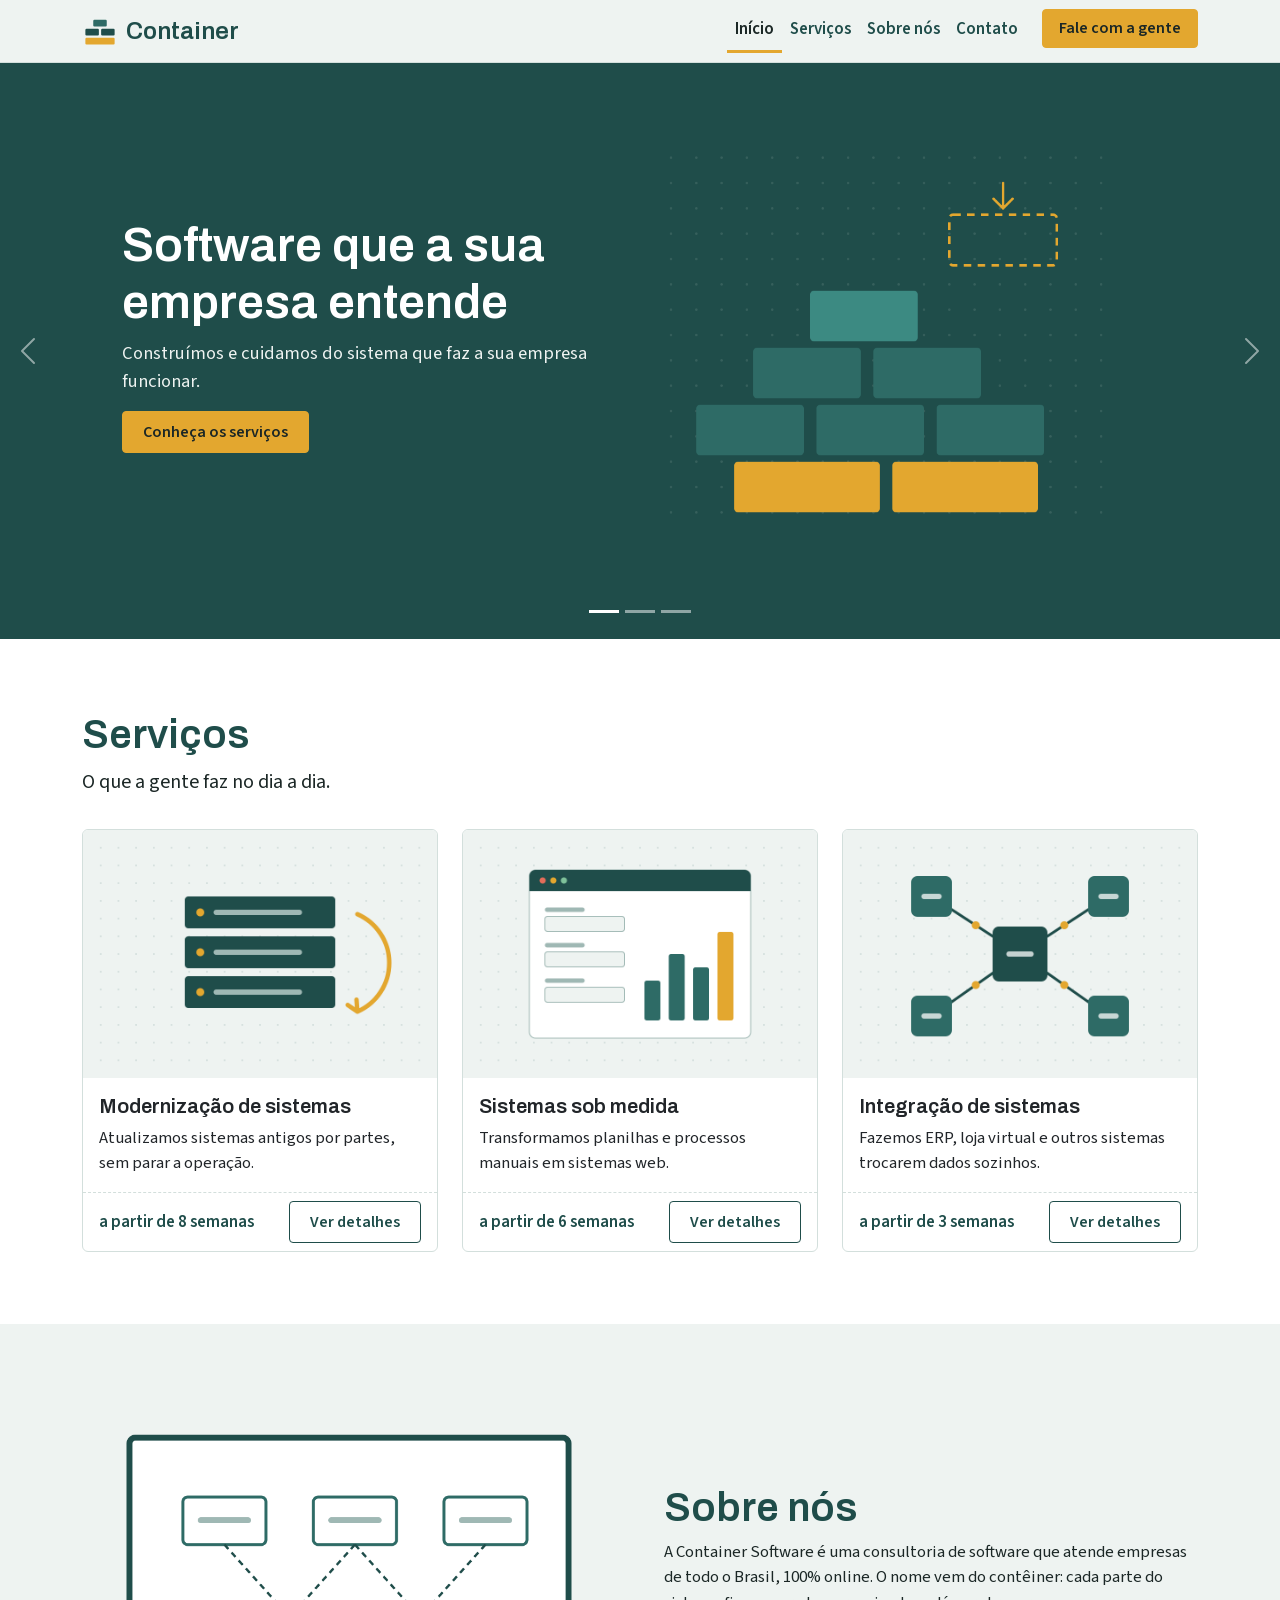
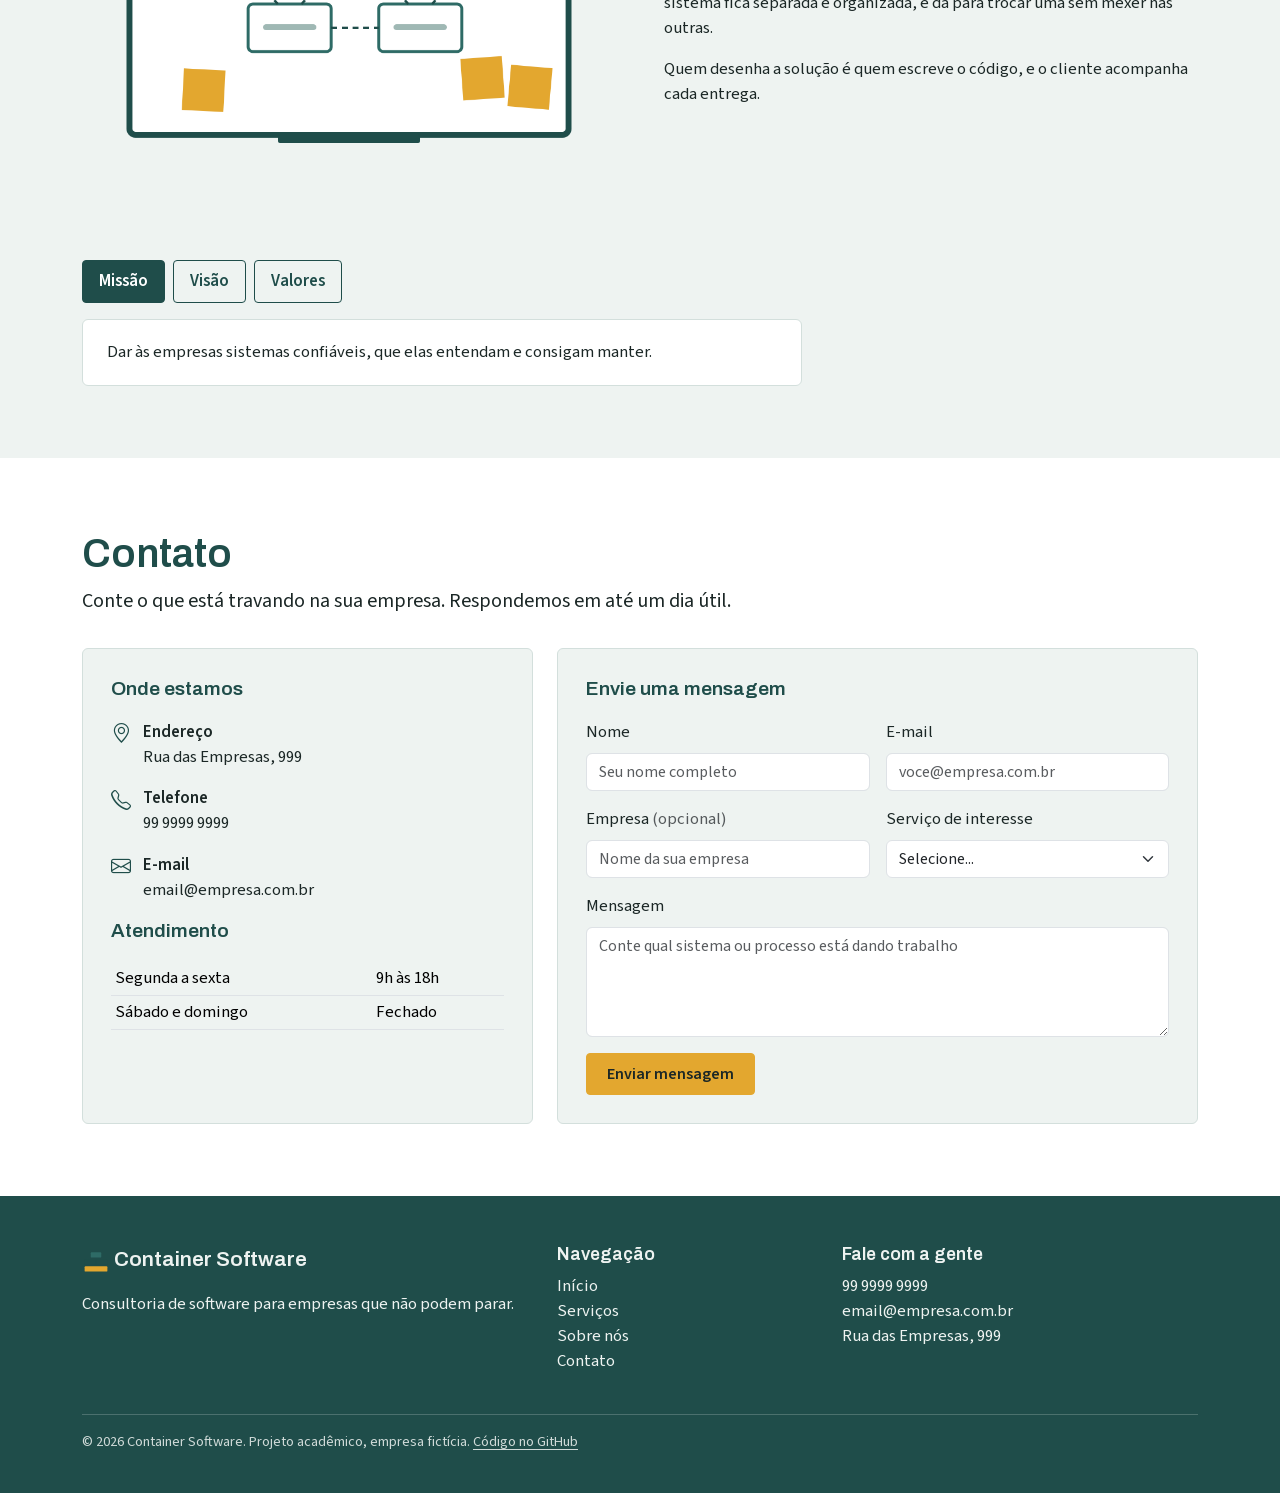
==== commit fd724d6d: "Adiciona link do repositório no rodapé e no README" ====
--- a/index.html
+++ b/index.html
@@ -329,7 +329,7 @@
                     </ul>
                 </div>
             </div>
-            <p class="copyright">© 2026 Container Software. Projeto acadêmico, empresa fictícia.</p>
+            <p class="copyright">© 2026 Container Software. Projeto acadêmico, empresa fictícia. <a href="https://github.com/souluanf/ctn-software" target="_blank" rel="noopener">Código no GitHub</a></p>
         </div>
     </footer>
 
--- a/assets/css/style.css
+++ b/assets/css/style.css
@@ -321,6 +321,11 @@
     opacity: 0.85;
 }
 
+.copyright a {
+    text-decoration: underline;
+    text-underline-offset: 3px;
+}
+
 @media (max-width: 991.98px) {
     .btn-menu {
         margin: 0.5rem 0;
